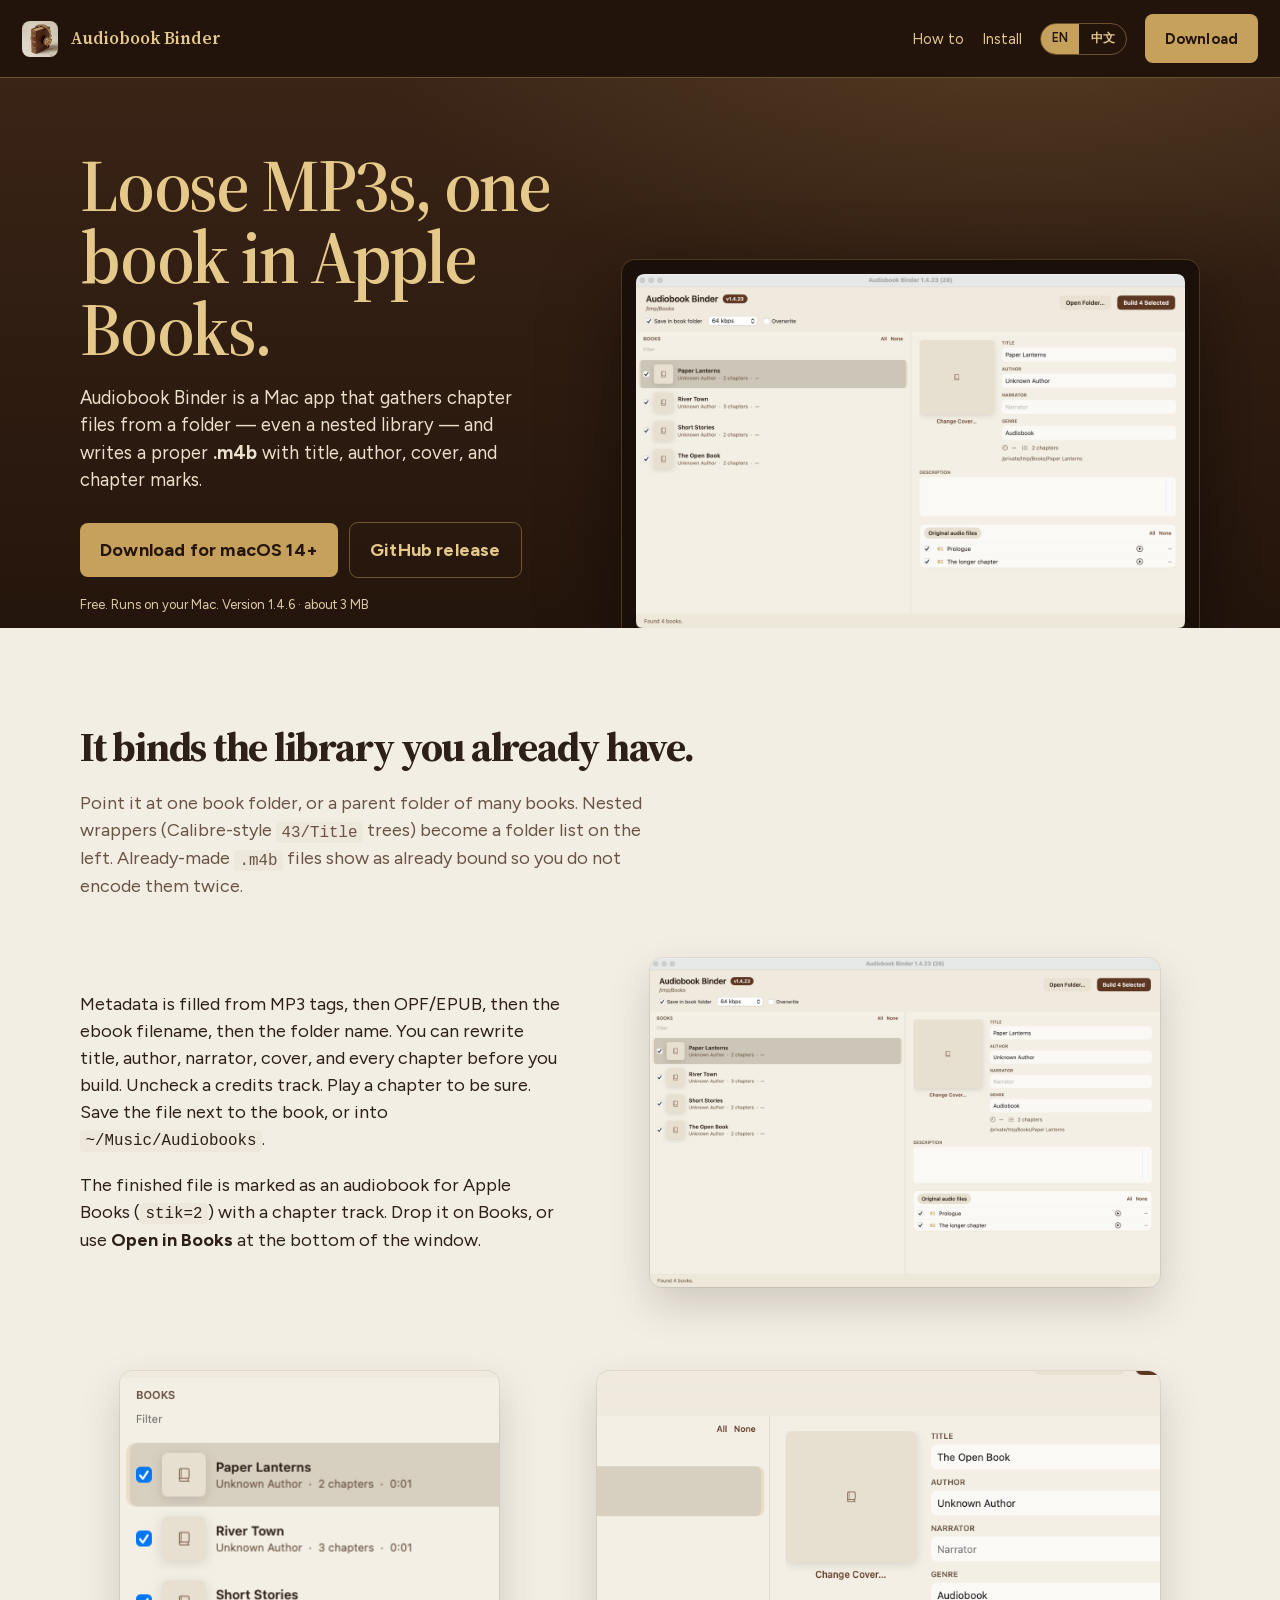
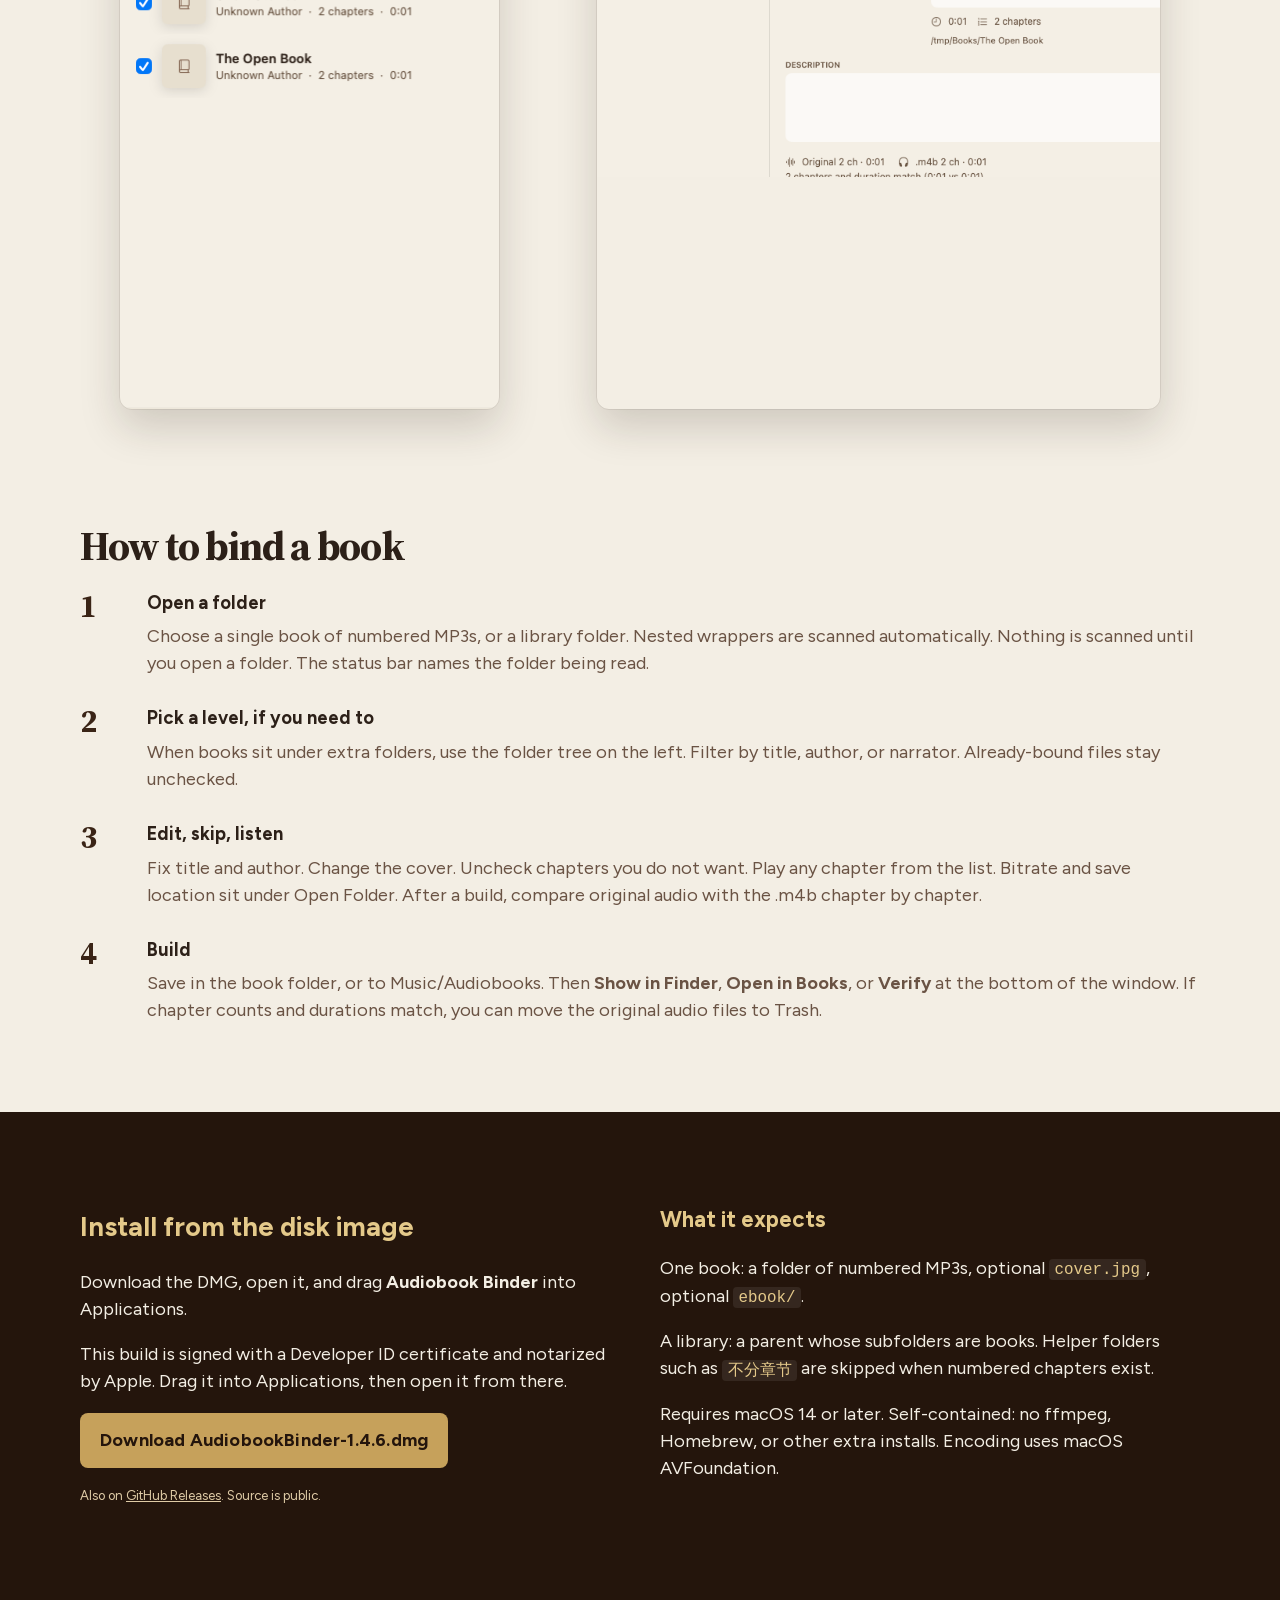
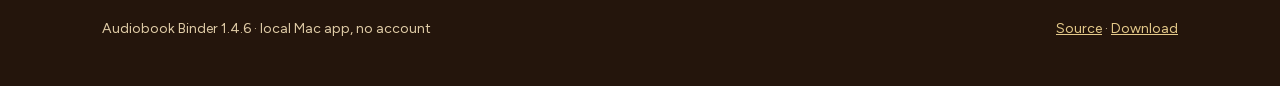
==== site/index.html @ 3b3cb099 "Point the site at a notarized Developer ID build and capture the 1.4.23 window. The public install c" ====
<!DOCTYPE html>
<html lang="en">
<head>
  <meta charset="utf-8">
  <meta name="viewport" content="width=device-width, initial-scale=1">
  <title>Audiobook Binder — MP3 chapters into Apple Books</title>
  <meta name="description" content="A macOS app that turns a folder of chapter MP3s into one Apple Books audiobook (.m4b) with title, author, cover, and chapter marks.">
  <link rel="icon" href="media/icon-256.png" type="image/png">
  <link rel="stylesheet" href="fonts.css">
  <style>
    :root {
      --leather: #3a2416;
      --leather-deep: #24150c;
      --gold: #c6a15b;
      --gold-soft: #e4c98a;
      --paper: #f3eee4;
      --paper-deep: #e6dccb;
      --ink: #2c2018;
      --ink-muted: #6a5344;
      --rule: rgba(198, 161, 91, 0.45);
    }
    * { box-sizing: border-box; }
    html { scroll-behavior: smooth; }
    body {
      margin: 0;
      color: var(--ink);
      background: var(--leather-deep);
      font-family: Figtree, system-ui, sans-serif;
      font-size: 18px;
      line-height: 1.5;
    }
    ::selection { background: var(--gold); color: var(--leather-deep); }
    a { color: inherit; }
    img, video { max-width: 100%; display: block; }
    .wrap { width: min(1120px, calc(100% - 40px)); margin-inline: auto; }
    nav {
      position: sticky; top: 0; z-index: 20;
      display: flex; align-items: center; justify-content: space-between;
      padding: 14px 22px;
      background: color-mix(in srgb, var(--leather-deep) 88%, transparent);
      backdrop-filter: blur(14px);
      border-bottom: 1px solid var(--rule);
    }
    nav .brand { display: flex; align-items: center; gap: 12px; text-decoration: none; color: var(--gold-soft); }
    nav .brand img { width: 36px; height: 36px; border-radius: 8px; }
    nav .brand span { font-family: "Source Serif 4", Georgia, serif; font-weight: 600; font-size: 1.05rem; }
    nav .links { display: flex; gap: 18px; align-items: center; font-size: 0.92rem; color: var(--gold-soft); }
    nav .links a { text-decoration: none; }
    nav .links a:hover { color: white; }
    .lang {
      display: inline-flex;
      border: 1px solid var(--rule);
      border-radius: 999px;
      overflow: hidden;
      font-size: 0.78rem;
      font-weight: 600;
      letter-spacing: 0.02em;
    }
    .lang button {
      appearance: none;
      border: 0;
      background: transparent;
      color: var(--gold-soft);
      padding: 0.35rem 0.7rem;
      cursor: pointer;
      font: inherit;
    }
    .lang button[aria-pressed="true"] {
      background: var(--gold);
      color: var(--leather-deep);
    }
    html[lang="zh-Hans"] body {
      font-family: Figtree, "PingFang SC", "Hiragino Sans GB", "Noto Sans SC", "Microsoft YaHei", sans-serif;
    }
    html[lang="zh-Hans"] h1,
    html[lang="zh-Hans"] h2,
    html[lang="zh-Hans"] h3,
    html[lang="zh-Hans"] nav .brand span,
    html[lang="zh-Hans"] ol.guide b {
      font-family: "Source Serif 4", "Songti SC", "Noto Serif SC", "STSong", serif;
    }
    html[lang="zh-Hans"] h1 { letter-spacing: 0; }
    html[lang="zh-Hans"] .lede { max-width: 28em; }
    .btn {
      display: inline-flex; align-items: center; justify-content: center;
      background: var(--gold); color: var(--leather-deep);
      text-decoration: none; font-weight: 700; letter-spacing: 0.01em;
      padding: 0.85rem 1.25rem; border-radius: 8px;
      border: 0;
    }
    .btn:hover { filter: brightness(1.06); }
    .btn.ghost {
      background: transparent; color: var(--gold-soft);
      outline: 1px solid var(--rule);
    }
    hero, .hero {
      background:
        radial-gradient(1200px 500px at 80% -10%, rgba(198,161,91,0.18), transparent 55%),
        linear-gradient(180deg, var(--leather) 0%, var(--leather-deep) 100%);
      color: var(--paper);
      padding: 72px 0 0;
      overflow: hidden;
    }
    .hero-grid {
      display: grid;
      grid-template-columns: minmax(0, 0.92fr) minmax(0, 1.08fr);
      gap: 48px;
      align-items: end;
    }
    h1 {
      font-family: "Source Serif 4", Georgia, serif;
      font-size: clamp(2.6rem, 6vw, 4.6rem);
      line-height: 0.98;
      font-weight: 600;
      letter-spacing: -0.03em;
      margin: 0 0 18px;
      color: var(--gold-soft);
    }
    .lede {
      font-size: 1.15rem;
      max-width: 38ch;
      color: color-mix(in srgb, var(--paper) 82%, var(--gold));
      margin: 0 0 28px;
    }
    .cta { display: flex; flex-wrap: wrap; gap: 12px; margin-bottom: 18px; }
    .fine { font-size: 0.82rem; color: color-mix(in srgb, var(--paper) 55%, var(--gold)); }
    .hero-frame {
      background: #1a0f09;
      border-radius: 14px 14px 0 0;
      padding: 14px 14px 0;
      box-shadow: 0 30px 80px rgba(0,0,0,0.45);
      border: 1px solid rgba(198,161,91,0.28);
      border-bottom: 0;
    }
    .hero-frame video, .hero-frame img {
      border-radius: 8px 8px 0 0;
      width: 100%;
      aspect-ratio: 1240 / 800;
      object-fit: cover;
      object-position: top left;
    }
    .paper {
      background: var(--paper);
      color: var(--ink);
      padding: 88px 0;
    }
    .paper h2 {
      font-family: "Source Serif 4", Georgia, serif;
      font-size: clamp(1.8rem, 3.4vw, 2.6rem);
      letter-spacing: -0.03em;
      margin: 0 0 12px;
    }
    .paper .intro { max-width: 52ch; color: var(--ink-muted); margin: 0 0 40px; }
    .split {
      display: grid;
      grid-template-columns: 0.9fr 1.1fr;
      gap: 48px;
      align-items: center;
    }
    .shot {
      border-radius: 12px;
      overflow: hidden;
      box-shadow: 0 18px 40px rgba(44,32,24,0.18);
      outline: 1px solid rgba(44,32,24,0.08);
    }
    ol.guide {
      list-style: none;
      padding: 0;
      margin: 0;
      display: flex;
      flex-direction: column;
      gap: 28px;
    }
    ol.guide li {
      display: grid;
      grid-template-columns: 3.2rem 1fr;
      gap: 16px;
    }
    ol.guide b {
      font-family: "Source Serif 4", Georgia, serif;
      font-size: 2rem;
      color: var(--leather);
      line-height: 1;
    }
    ol.guide h3 { margin: 0 0 6px; font-size: 1.15rem; }
    ol.guide p { margin: 0; color: var(--ink-muted); }
    .gallery {
      display: grid;
      grid-template-columns: 1fr 1.4fr;
      gap: 18px;
      margin-top: 48px;
    }
    .leather-band {
      background: var(--leather-deep);
      color: var(--paper);
      padding: 72px 0;
    }
    .leather-band h2 { color: var(--gold-soft); }
    .install {
      display: grid;
      grid-template-columns: 1fr 1fr;
      gap: 40px;
      align-items: start;
    }
    code, kbd {
      font-family: ui-monospace, SFMono-Regular, Menlo, monospace;
      font-size: 0.88em;
      background: color-mix(in srgb, var(--paper-deep) 70%, white);
      padding: 0.1em 0.35em;
      border-radius: 4px;
    }
    .leather-band code {
      background: rgba(255,255,255,0.08);
      color: var(--gold-soft);
    }
    footer {
      padding: 28px 22px 48px;
      color: color-mix(in srgb, var(--paper) 55%, var(--gold));
      font-size: 0.88rem;
      display: flex;
      justify-content: space-between;
      gap: 16px;
      flex-wrap: wrap;
    }
    footer a { color: var(--gold-soft); }
    @media (max-width: 860px) {
      .hero-grid, .split, .gallery, .install { grid-template-columns: 1fr; }
      nav .links span { display: none; }
      h1 { font-size: 2.5rem; }
      .hero { padding-top: 36px; }
    }
  </style>
</head>
<body>
  <!--
    THESIS: One bound audiobook from a pile of chapter files — refuse the SaaS feature-card landing.
    OWN-WORLD: Dark leather field, gold foil type, paper interiors, Source Serif 4 + Figtree, the real Mac window as the artifact.
    STORY: Visitor sees the app doing the job, believes it is a local Mac tool, downloads the DMG.
    FIRST VIEWPORT: Leather ground, gold title left, Download, real app video/screenshot rising from the right like a bound volume.
    FORM: Bindery catalog spread. Seed: inherited app materials (paper, leather, gold) from Audiobook Binder.
    FINISH: unreviewed and undocumented is unfinished; this build ends with the finish review, the verdict, DESIGN.md, and every shipping raster carrying its provenance
  -->
  <nav>
    <a class="brand" href="#">
      <img src="media/icon-256.png" alt="">
      <span>Audiobook Binder</span>
    </a>
    <div class="links">
      <a href="#how" data-i18n="nav.how">How to</a>
      <a href="#install" data-i18n="nav.install">Install</a>
      <div class="lang" role="group" aria-label="Language">
        <button type="button" data-lang="en" aria-pressed="true">EN</button>
        <button type="button" data-lang="zh-Hans" aria-pressed="false">中文</button>
      </div>
      <a class="btn" href="https://github.com/aitrail001/m4b/releases/download/v1.4.6/AudiobookBinder-1.4.6.dmg" data-i18n="nav.download">Download</a>
    </div>
  </nav>

  <header class="hero">
    <div class="wrap hero-grid">
      <div>
        <h1 data-i18n="hero.title">Loose MP3s, one book in Apple Books.</h1>
        <p class="lede" data-i18n-html="hero.lede">Audiobook Binder is a Mac app that gathers chapter files from a folder — even a nested library — and writes a proper <strong>.m4b</strong> with title, author, cover, and chapter marks.</p>
        <div class="cta">
          <a class="btn" href="https://github.com/aitrail001/m4b/releases/download/v1.4.6/AudiobookBinder-1.4.6.dmg" data-i18n="hero.download">Download for macOS 14+</a>
          <a class="btn ghost" href="https://github.com/aitrail001/m4b/releases/latest" data-i18n="hero.github">GitHub release</a>
        </div>
        <p class="fine" data-i18n-html="hero.fine">Free. Runs on your Mac. Version 1.4.6 · about 3&nbsp;MB</p>
      </div>
      <div class="hero-frame">
        <video autoplay muted loop playsinline poster="media/app-main.png" data-i18n-aria="hero.video">
          <source src="media/app-tour.mp4" type="video/mp4">
          <img src="media/app-main.png" data-i18n-alt="hero.shot">
        </video>
      </div>
    </div>
  </header>

  <section class="paper" id="what">
    <div class="wrap">
      <h2 data-i18n="what.title">It binds the library you already have.</h2>
      <p class="intro" data-i18n-html="what.intro">Point it at one book folder, or a parent folder of many books. Nested wrappers (Calibre-style <code>43/Title</code> trees) become a folder list on the left. Already-made <code>.m4b</code> files show as already bound so you do not encode them twice.</p>
      <div class="split">
        <div>
          <p data-i18n-html="what.p1">Metadata is filled from MP3 tags, then OPF/EPUB, then the ebook filename, then the folder name. You can rewrite title, author, narrator, cover, and every chapter before you build. Uncheck a credits track. Play a chapter to be sure. Save the file next to the book, or into <code>~/Music/Audiobooks</code>.</p>
          <p data-i18n-html="what.p2">The finished file is marked as an audiobook for Apple Books (<code>stik=2</code>) with a chapter track. Drop it on Books, or use <strong>Open in Books</strong> at the bottom of the window.</p>
        </div>
        <figure class="shot">
          <img src="media/app-main.png" data-i18n-alt="what.shot">
        </figure>
      </div>
      <div class="gallery">
        <figure class="shot">
          <img src="media/app-sidebar.png" data-i18n-alt="what.sidebar">
        </figure>
        <figure class="shot">
          <video autoplay muted loop playsinline poster="media/app-editor.png">
            <source src="media/app-pan.mp4" type="video/mp4">
          </video>
        </figure>
      </div>
    </div>
  </section>

  <section class="paper" id="how" style="padding-top:0">
    <div class="wrap">
      <h2 data-i18n="how.title">How to bind a book</h2>
      <ol class="guide">
        <li>
          <b>1</b>
          <div>
            <h3 data-i18n="how.1.title">Open a folder</h3>
            <p data-i18n="how.1.body">Choose a single book of numbered MP3s, or a library folder. Nested wrappers are scanned automatically. Nothing is scanned until you open a folder. The status bar names the folder being read.</p>
          </div>
        </li>
        <li>
          <b>2</b>
          <div>
            <h3 data-i18n="how.2.title">Pick a level, if you need to</h3>
            <p data-i18n="how.2.body">When books sit under extra folders, use the folder tree on the left. Filter by title, author, or narrator. Already-bound files stay unchecked.</p>
          </div>
        </li>
        <li>
          <b>3</b>
          <div>
            <h3 data-i18n="how.3.title">Edit, skip, listen</h3>
            <p data-i18n="how.3.body">Fix title and author. Change the cover. Uncheck chapters you do not want. Play any chapter from the list. Bitrate and save location sit under Open Folder. After a build, compare original audio with the .m4b chapter by chapter.</p>
          </div>
        </li>
        <li>
          <b>4</b>
          <div>
            <h3 data-i18n="how.4.title">Build</h3>
            <p data-i18n-html="how.4.body">Save in the book folder, or to Music/Audiobooks. Then <strong>Show in Finder</strong>, <strong>Open in Books</strong>, or <strong>Verify</strong> at the bottom of the window. If chapter counts and durations match, you can move the original audio files to Trash.</p>
          </div>
        </li>
      </ol>
    </div>
  </section>

  <section class="leather-band" id="install">
    <div class="wrap install">
      <div>
        <h2 data-i18n="install.title">Install from the disk image</h2>
        <p data-i18n-html="install.p1">Download the DMG, open it, and drag <strong>Audiobook Binder</strong> into Applications.</p>
        <p data-i18n-html="install.p2">This build is signed with a Developer ID certificate and notarized by Apple. Drag it into Applications, then open it from there.</p>
        <div class="cta">
          <a class="btn" href="https://github.com/aitrail001/m4b/releases/download/v1.4.6/AudiobookBinder-1.4.6.dmg" data-i18n="install.dmg">Download AudiobookBinder-1.4.6.dmg</a>
        </div>
        <p class="fine" data-i18n-html="install.fine">Also on <a href="https://github.com/aitrail001/m4b/releases/latest">GitHub Releases</a>. Source is public.</p>
      </div>
      <div>
        <h2 style="font-size:1.4rem" data-i18n="expect.title">What it expects</h2>
        <p data-i18n-html="expect.p1">One book: a folder of numbered MP3s, optional <code>cover.jpg</code>, optional <code>ebook/</code>.</p>
        <p data-i18n-html="expect.p2">A library: a parent whose subfolders are books. Helper folders such as <code>不分章节</code> are skipped when numbered chapters exist.</p>
        <p data-i18n="expect.p3">Requires macOS 14 or later. Self-contained: no ffmpeg, Homebrew, or other extra installs. Encoding uses macOS AVFoundation.</p>
      </div>
    </div>
  </section>

  <footer class="wrap">
    <span data-i18n="footer.left">Audiobook Binder 1.4.6 · local Mac app, no account</span>
    <span><a href="https://github.com/aitrail001/m4b" data-i18n="footer.source">Source</a> · <a href="https://github.com/aitrail001/m4b/releases/download/v1.4.6/AudiobookBinder-1.4.6.dmg" data-i18n="nav.download">Download</a></span>
  </footer>
  <script>
    // Public download version. Keep in lockstep with GitHub Releases.
    // Change only on an explicit release. Download hrefs go to GitHub, not Pages.
    const PUBLIC_VERSION = "1.4.6";
    const copy = {
      "zh-Hans": {
        "meta.title": "Audiobook Binder — 把分章 MP3 合成 Apple Books 有声书",
        "meta.description": "一款 Mac 应用：把文件夹里的分章 MP3 合成为带书名、作者、封面和章节标记的 Apple Books 有声书（.m4b）。",
        "nav.how": "用法",
        "nav.install": "安装",
        "nav.download": "下载",
        "hero.title": "一堆 MP3，一本 Apple Books 有声书。",
        "hero.lede": "Audiobook Binder 是一款 Mac 应用，会从文件夹（包括多层书库）收集分章音频，写成带<strong>书名、作者、封面和章节</strong>的 <strong>.m4b</strong>。",
        "hero.download": "下载（macOS 14+）",
        "hero.github": "GitHub 发布页",
        "hero.fine": "免费，在本机运行。版本 {v} · 约 3&nbsp;MB",
        "hero.video": "Audiobook Binder 窗口",
        "hero.shot": "Audiobook Binder：书库列表与选中书籍封面",
        "what.title": "你现有的书库，直接拿来装订。",
        "what.intro": "指向一本有编号 MP3 的书文件夹，或包含多本书的父文件夹。嵌套包装目录（如 Calibre 的 <code>43/书名</code>）会显示在左侧文件夹树。已经生成的 <code>.m4b</code> 会标成「已是有声书」，不会重复编码。",
        "what.p1": "元数据按顺序取自：MP3 标签 → OPF/EPUB → 电子书文件名 → 文件夹名。装订前可改书名、作者、演播、封面和每一章。不想要的片尾可取消勾选，也能试听某一章。成品可保存在书文件夹旁，或写入 <code>~/Music/Audiobooks</code>。",
        "what.p2": "生成的文件会标成 Apple Books 有声书（<code>stik=2</code>），并带章节轨。拖到图书 App，或用窗口底部的「在图书中打开」。",
        "what.shot": "带封面、勾选框和元数据的书库列表",
        "what.sidebar": "带封面、时长和「已是有声书」标记的书籍列表",
        "how.title": "如何装订一本书",
        "how.1.title": "打开文件夹",
        "how.1.body": "选择一本编号 MP3 的书，或整个书库文件夹。嵌套目录会自动扫描。在你主动打开文件夹之前，应用不会扫描。扫描时状态栏会显示正在读取的目录。",
        "how.2.title": "需要时选一层目录",
        "how.2.body": "书在更深层时，用左侧文件夹树选择范围。可按书名、作者、演播筛选。已经是有声书的项目默认不勾选。",
        "how.3.title": "编辑、跳过、试听",
        "how.3.body": "改书名和作者，换封面，取消不想要的章节，并从列表试听。码率和保存位置在「打开文件夹」下方。生成后可逐章对照原始音频和 .m4b。",
        "how.4.title": "生成",
        "how.4.body": "保存在书文件夹，或保存到「音乐/Audiobooks」。然后用窗口底部的<strong>在访达中显示</strong>、<strong>在图书中打开</strong>或<strong>校验</strong>。若章节数和时长都一致，可以把原来的音频移到废纸篓。",
        "install.title": "从磁盘映像安装",
        "install.p1": "下载 DMG，打开后把 <strong>Audiobook Binder</strong> 拖进「应用程序」。",
        "install.p2": "当前版本已用 Developer ID 签名，并由 Apple 公证。把它拖进「应用程序」后，从那里打开即可。",
        "install.dmg": "下载 AudiobookBinder-{v}.dmg",
        "install.fine": "也可在 <a href=\"https://github.com/aitrail001/m4b/releases/latest\">GitHub Releases</a> 下载。源码公开。",
        "expect.title": "它需要什么样的文件夹",
        "expect.p1": "一本书：一叠编号 MP3，可选 <code>cover.jpg</code>，可选 <code>ebook/</code>。",
        "expect.p2": "一个书库：父文件夹下每本书一个子文件夹。已有编号章节时，会跳过 <code>不分章节</code> 这类辅助目录。",
        "expect.p3": "需要 macOS 14 或更高版本。独立运行：不需要 ffmpeg、Homebrew 或其他额外安装。编码使用 macOS AVFoundation。",
        "footer.left": "Audiobook Binder {v} · 本机 Mac 应用，无需账号",
        "footer.source": "源码"
      }
    };

    function englishFromDom() {
      const t = {
        "meta.title": document.title,
        "meta.description": document.querySelector('meta[name="description"]')?.getAttribute("content") || ""
      };
      document.querySelectorAll("[data-i18n]").forEach((el) => {
        t[el.getAttribute("data-i18n")] = el.textContent;
      });
      document.querySelectorAll("[data-i18n-html]").forEach((el) => {
        t[el.getAttribute("data-i18n-html")] = el.innerHTML;
      });
      document.querySelectorAll("[data-i18n-alt]").forEach((el) => {
        t[el.getAttribute("data-i18n-alt")] = el.getAttribute("alt") || "";
      });
      document.querySelectorAll("[data-i18n-aria]").forEach((el) => {
        t[el.getAttribute("data-i18n-aria")] = el.getAttribute("aria-label") || "";
      });
      return t;
    }
    copy.en = englishFromDom();

    function withVersion(s) {
      return String(s).replaceAll("{v}", PUBLIC_VERSION);
    }

    function apply(lang) {
      const table = copy[lang] || copy.en;
      document.documentElement.lang = lang === "zh-Hans" ? "zh-Hans" : "en";
      document.title = withVersion(table["meta.title"]);
      const desc = document.querySelector('meta[name="description"]');
      if (desc) desc.setAttribute("content", withVersion(table["meta.description"]));
      document.querySelectorAll("[data-i18n]").forEach((el) => {
        const key = el.getAttribute("data-i18n");
        if (table[key] != null) el.textContent = withVersion(table[key]);
      });
      document.querySelectorAll("[data-i18n-html]").forEach((el) => {
        const key = el.getAttribute("data-i18n-html");
        if (table[key] != null) el.innerHTML = withVersion(table[key]);
      });
      document.querySelectorAll("[data-i18n-alt]").forEach((el) => {
        const key = el.getAttribute("data-i18n-alt");
        if (table[key] != null) el.setAttribute("alt", withVersion(table[key]));
      });
      document.querySelectorAll("[data-i18n-aria]").forEach((el) => {
        const key = el.getAttribute("data-i18n-aria");
        if (table[key] != null) el.setAttribute("aria-label", withVersion(table[key]));
      });
      document.querySelectorAll(".lang button").forEach((btn) => {
        btn.setAttribute("aria-pressed", btn.getAttribute("data-lang") === lang ? "true" : "false");
      });
      try { localStorage.setItem("ab-lang", lang); } catch (_) {}
      const dmg = "https://github.com/aitrail001/m4b/releases/download/v"
        + PUBLIC_VERSION + "/AudiobookBinder-" + PUBLIC_VERSION + ".dmg";
      document.querySelectorAll('a[href$=".dmg"]').forEach((a) => {
        a.setAttribute("href", dmg);
      });
    }

    function initialLang() {
      try {
        const saved = localStorage.getItem("ab-lang");
        if (saved === "zh-Hans" || saved === "en") return saved;
      } catch (_) {}
      const nav = (navigator.language || "").toLowerCase();
      return nav.startsWith("zh") ? "zh-Hans" : "en";
    }

    document.querySelectorAll(".lang button").forEach((btn) => {
      btn.addEventListener("click", () => apply(btn.getAttribute("data-lang")));
    });
    apply(initialLang());
  </script>
</body>
</html>
---- site/fonts.css ----
/* latin-ext */
@font-face {
  font-family: 'Figtree';
  font-style: normal;
  font-weight: 400;
  font-display: swap;
  src: url(./fonts/f1.woff2) format('woff2');
  unicode-range: U+0100-02BA, U+02BD-02C5, U+02C7-02CC, U+02CE-02D7, U+02DD-02FF, U+0304, U+0308, U+0329, U+1D00-1DBF, U+1E00-1E9F, U+1EF2-1EFF, U+2020, U+20A0-20AB, U+20AD-20C0, U+2113, U+2C60-2C7F, U+A720-A7FF;
}
/* latin */
@font-face {
  font-family: 'Figtree';
  font-style: normal;
  font-weight: 400;
  font-display: swap;
  src: url(./fonts/f2.woff2) format('woff2');
  unicode-range: U+0000-00FF, U+0131, U+0152-0153, U+02BB-02BC, U+02C6, U+02DA, U+02DC, U+0304, U+0308, U+0329, U+2000-206F, U+20AC, U+2122, U+2191, U+2193, U+2212, U+2215, U+FEFF, U+FFFD;
}
/* latin-ext */
@font-face {
  font-family: 'Figtree';
  font-style: normal;
  font-weight: 500;
  font-display: swap;
  src: url(./fonts/f1.woff2) format('woff2');
  unicode-range: U+0100-02BA, U+02BD-02C5, U+02C7-02CC, U+02CE-02D7, U+02DD-02FF, U+0304, U+0308, U+0329, U+1D00-1DBF, U+1E00-1E9F, U+1EF2-1EFF, U+2020, U+20A0-20AB, U+20AD-20C0, U+2113, U+2C60-2C7F, U+A720-A7FF;
}
/* latin */
@font-face {
  font-family: 'Figtree';
  font-style: normal;
  font-weight: 500;
  font-display: swap;
  src: url(./fonts/f2.woff2) format('woff2');
  unicode-range: U+0000-00FF, U+0131, U+0152-0153, U+02BB-02BC, U+02C6, U+02DA, U+02DC, U+0304, U+0308, U+0329, U+2000-206F, U+20AC, U+2122, U+2191, U+2193, U+2212, U+2215, U+FEFF, U+FFFD;
}
/* latin-ext */
@font-face {
  font-family: 'Figtree';
  font-style: normal;
  font-weight: 600;
  font-display: swap;
  src: url(./fonts/f1.woff2) format('woff2');
  unicode-range: U+0100-02BA, U+02BD-02C5, U+02C7-02CC, U+02CE-02D7, U+02DD-02FF, U+0304, U+0308, U+0329, U+1D00-1DBF, U+1E00-1E9F, U+1EF2-1EFF, U+2020, U+20A0-20AB, U+20AD-20C0, U+2113, U+2C60-2C7F, U+A720-A7FF;
}
/* latin */
@font-face {
  font-family: 'Figtree';
  font-style: normal;
  font-weight: 600;
  font-display: swap;
  src: url(./fonts/f2.woff2) format('woff2');
  unicode-range: U+0000-00FF, U+0131, U+0152-0153, U+02BB-02BC, U+02C6, U+02DA, U+02DC, U+0304, U+0308, U+0329, U+2000-206F, U+20AC, U+2122, U+2191, U+2193, U+2212, U+2215, U+FEFF, U+FFFD;
}
/* latin-ext */
@font-face {
  font-family: 'Figtree';
  font-style: normal;
  font-weight: 700;
  font-display: swap;
  src: url(./fonts/f1.woff2) format('woff2');
  unicode-range: U+0100-02BA, U+02BD-02C5, U+02C7-02CC, U+02CE-02D7, U+02DD-02FF, U+0304, U+0308, U+0329, U+1D00-1DBF, U+1E00-1E9F, U+1EF2-1EFF, U+2020, U+20A0-20AB, U+20AD-20C0, U+2113, U+2C60-2C7F, U+A720-A7FF;
}
/* latin */
@font-face {
  font-family: 'Figtree';
  font-style: normal;
  font-weight: 700;
  font-display: swap;
  src: url(./fonts/f2.woff2) format('woff2');
  unicode-range: U+0000-00FF, U+0131, U+0152-0153, U+02BB-02BC, U+02C6, U+02DA, U+02DC, U+0304, U+0308, U+0329, U+2000-206F, U+20AC, U+2122, U+2191, U+2193, U+2212, U+2215, U+FEFF, U+FFFD;
}
/* cyrillic-ext */
@font-face {
  font-family: 'Source Serif 4';
  font-style: normal;
  font-weight: 600;
  font-display: swap;
  src: url(./fonts/f3.woff2) format('woff2');
  unicode-range: U+0460-052F, U+1C80-1C8A, U+20B4, U+2DE0-2DFF, U+A640-A69F, U+FE2E-FE2F;
}
/* cyrillic */
@font-face {
  font-family: 'Source Serif 4';
  font-style: normal;
  font-weight: 600;
  font-display: swap;
  src: url(./fonts/f4.woff2) format('woff2');
  unicode-range: U+0301, U+0400-045F, U+0490-0491, U+04B0-04B1, U+2116;
}
/* greek */
@font-face {
  font-family: 'Source Serif 4';
  font-style: normal;
  font-weight: 600;
  font-display: swap;
  src: url(./fonts/f5.woff2) format('woff2');
  unicode-range: U+0370-0377, U+037A-037F, U+0384-038A, U+038C, U+038E-03A1, U+03A3-03FF;
}
/* vietnamese */
@font-face {
  font-family: 'Source Serif 4';
  font-style: normal;
  font-weight: 600;
  font-display: swap;
  src: url(./fonts/f6.woff2) format('woff2');
  unicode-range: U+0102-0103, U+0110-0111, U+0128-0129, U+0168-0169, U+01A0-01A1, U+01AF-01B0, U+0300-0301, U+0303-0304, U+0308-0309, U+0323, U+0329, U+1EA0-1EF9, U+20AB;
}
/* latin-ext */
@font-face {
  font-family: 'Source Serif 4';
  font-style: normal;
  font-weight: 600;
  font-display: swap;
  src: url(./fonts/f7.woff2) format('woff2');
  unicode-range: U+0100-02BA, U+02BD-02C5, U+02C7-02CC, U+02CE-02D7, U+02DD-02FF, U+0304, U+0308, U+0329, U+1D00-1DBF, U+1E00-1E9F, U+1EF2-1EFF, U+2020, U+20A0-20AB, U+20AD-20C0, U+2113, U+2C60-2C7F, U+A720-A7FF;
}
/* latin */
@font-face {
  font-family: 'Source Serif 4';
  font-style: normal;
  font-weight: 600;
  font-display: swap;
  src: url(./fonts/f8.woff2) format('woff2');
  unicode-range: U+0000-00FF, U+0131, U+0152-0153, U+02BB-02BC, U+02C6, U+02DA, U+02DC, U+0304, U+0308, U+0329, U+2000-206F, U+20AC, U+2122, U+2191, U+2193, U+2212, U+2215, U+FEFF, U+FFFD;
}
/* cyrillic-ext */
@font-face {
  font-family: 'Source Serif 4';
  font-style: normal;
  font-weight: 700;
  font-display: swap;
  src: url(./fonts/f3.woff2) format('woff2');
  unicode-range: U+0460-052F, U+1C80-1C8A, U+20B4, U+2DE0-2DFF, U+A640-A69F, U+FE2E-FE2F;
}
/* cyrillic */
@font-face {
  font-family: 'Source Serif 4';
  font-style: normal;
  font-weight: 700;
  font-display: swap;
  src: url(./fonts/f4.woff2) format('woff2');
  unicode-range: U+0301, U+0400-045F, U+0490-0491, U+04B0-04B1, U+2116;
}
/* greek */
@font-face {
  font-family: 'Source Serif 4';
  font-style: normal;
  font-weight: 700;
  font-display: swap;
  src: url(./fonts/f5.woff2) format('woff2');
  unicode-range: U+0370-0377, U+037A-037F, U+0384-038A, U+038C, U+038E-03A1, U+03A3-03FF;
}
/* vietnamese */
@font-face {
  font-family: 'Source Serif 4';
  font-style: normal;
  font-weight: 700;
  font-display: swap;
  src: url(./fonts/f6.woff2) format('woff2');
  unicode-range: U+0102-0103, U+0110-0111, U+0128-0129, U+0168-0169, U+01A0-01A1, U+01AF-01B0, U+0300-0301, U+0303-0304, U+0308-0309, U+0323, U+0329, U+1EA0-1EF9, U+20AB;
}
/* latin-ext */
@font-face {
  font-family: 'Source Serif 4';
  font-style: normal;
  font-weight: 700;
  font-display: swap;
  src: url(./fonts/f7.woff2) format('woff2');
  unicode-range: U+0100-02BA, U+02BD-02C5, U+02C7-02CC, U+02CE-02D7, U+02DD-02FF, U+0304, U+0308, U+0329, U+1D00-1DBF, U+1E00-1E9F, U+1EF2-1EFF, U+2020, U+20A0-20AB, U+20AD-20C0, U+2113, U+2C60-2C7F, U+A720-A7FF;
}
/* latin */
@font-face {
  font-family: 'Source Serif 4';
  font-style: normal;
  font-weight: 700;
  font-display: swap;
  src: url(./fonts/f8.woff2) format('woff2');
  unicode-range: U+0000-00FF, U+0131, U+0152-0153, U+02BB-02BC, U+02C6, U+02DA, U+02DC, U+0304, U+0308, U+0329, U+2000-206F, U+20AC, U+2122, U+2191, U+2193, U+2212, U+2215, U+FEFF, U+FFFD;
}
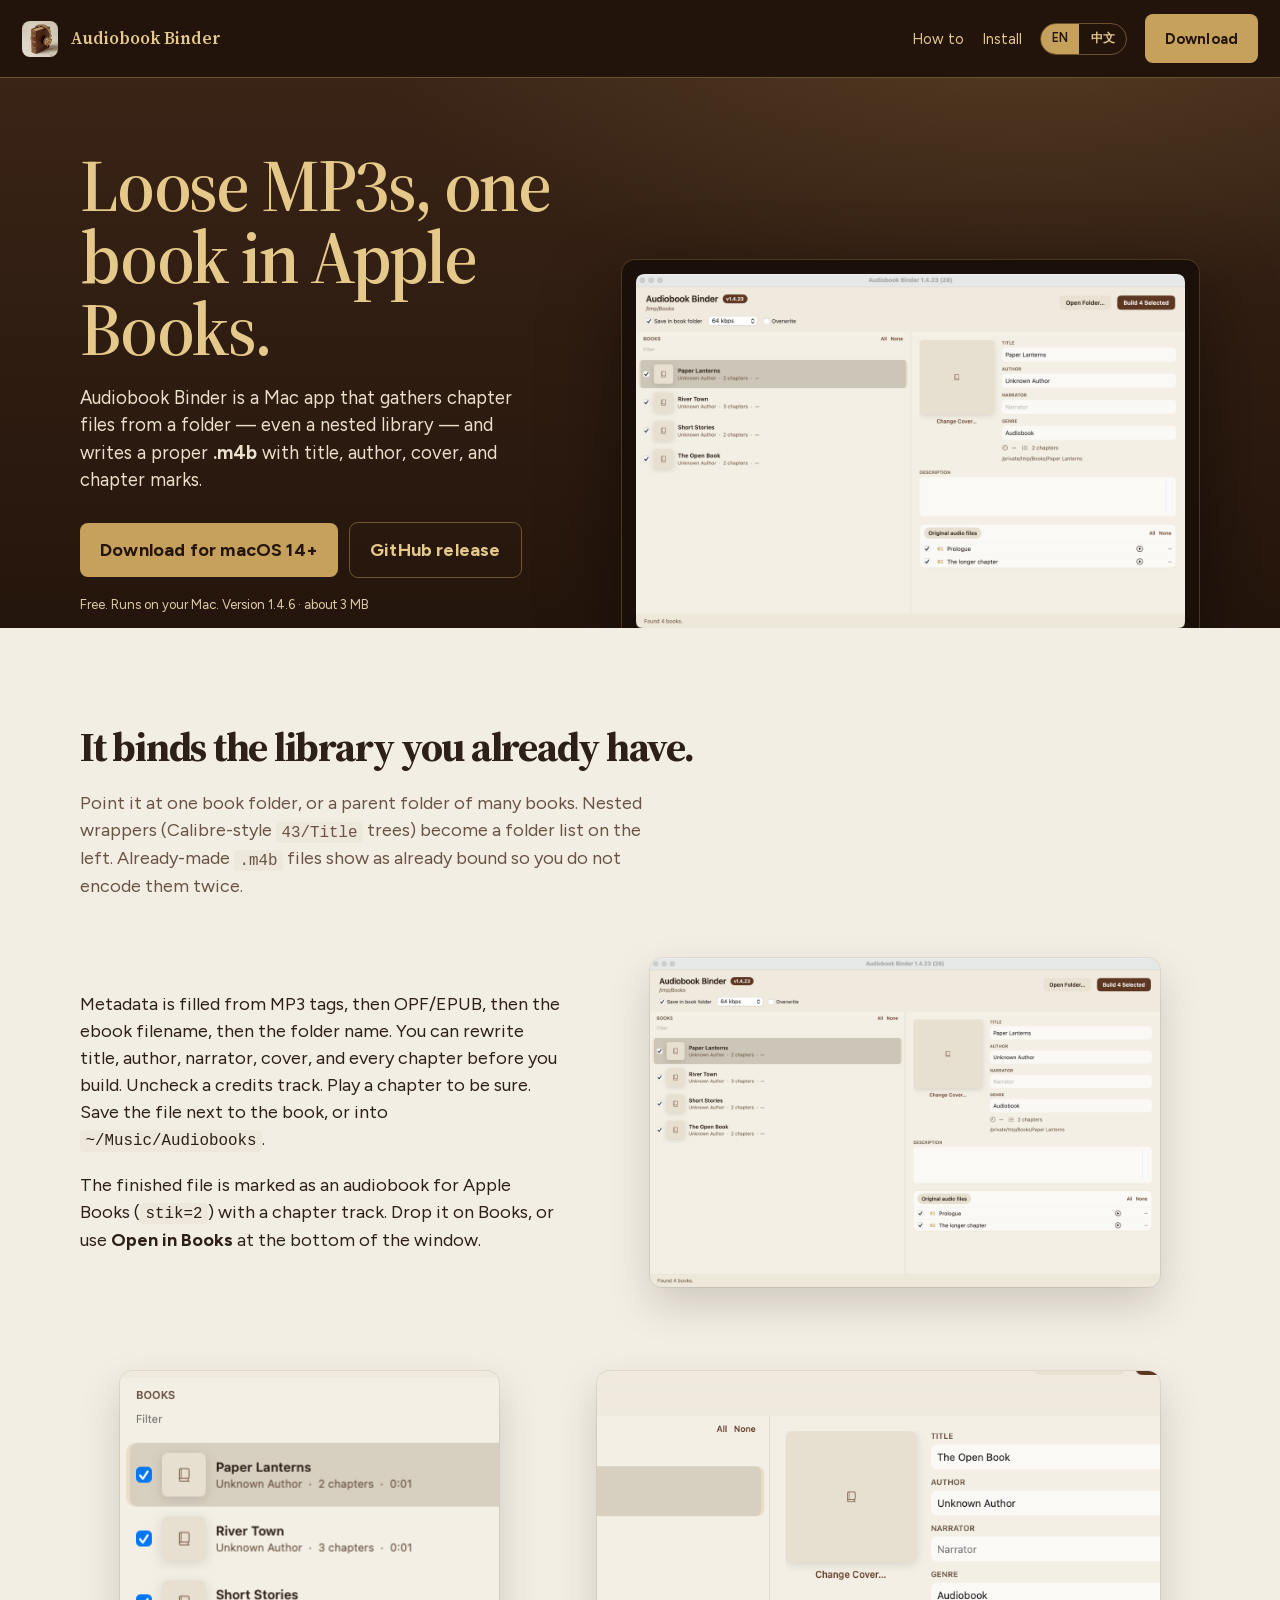
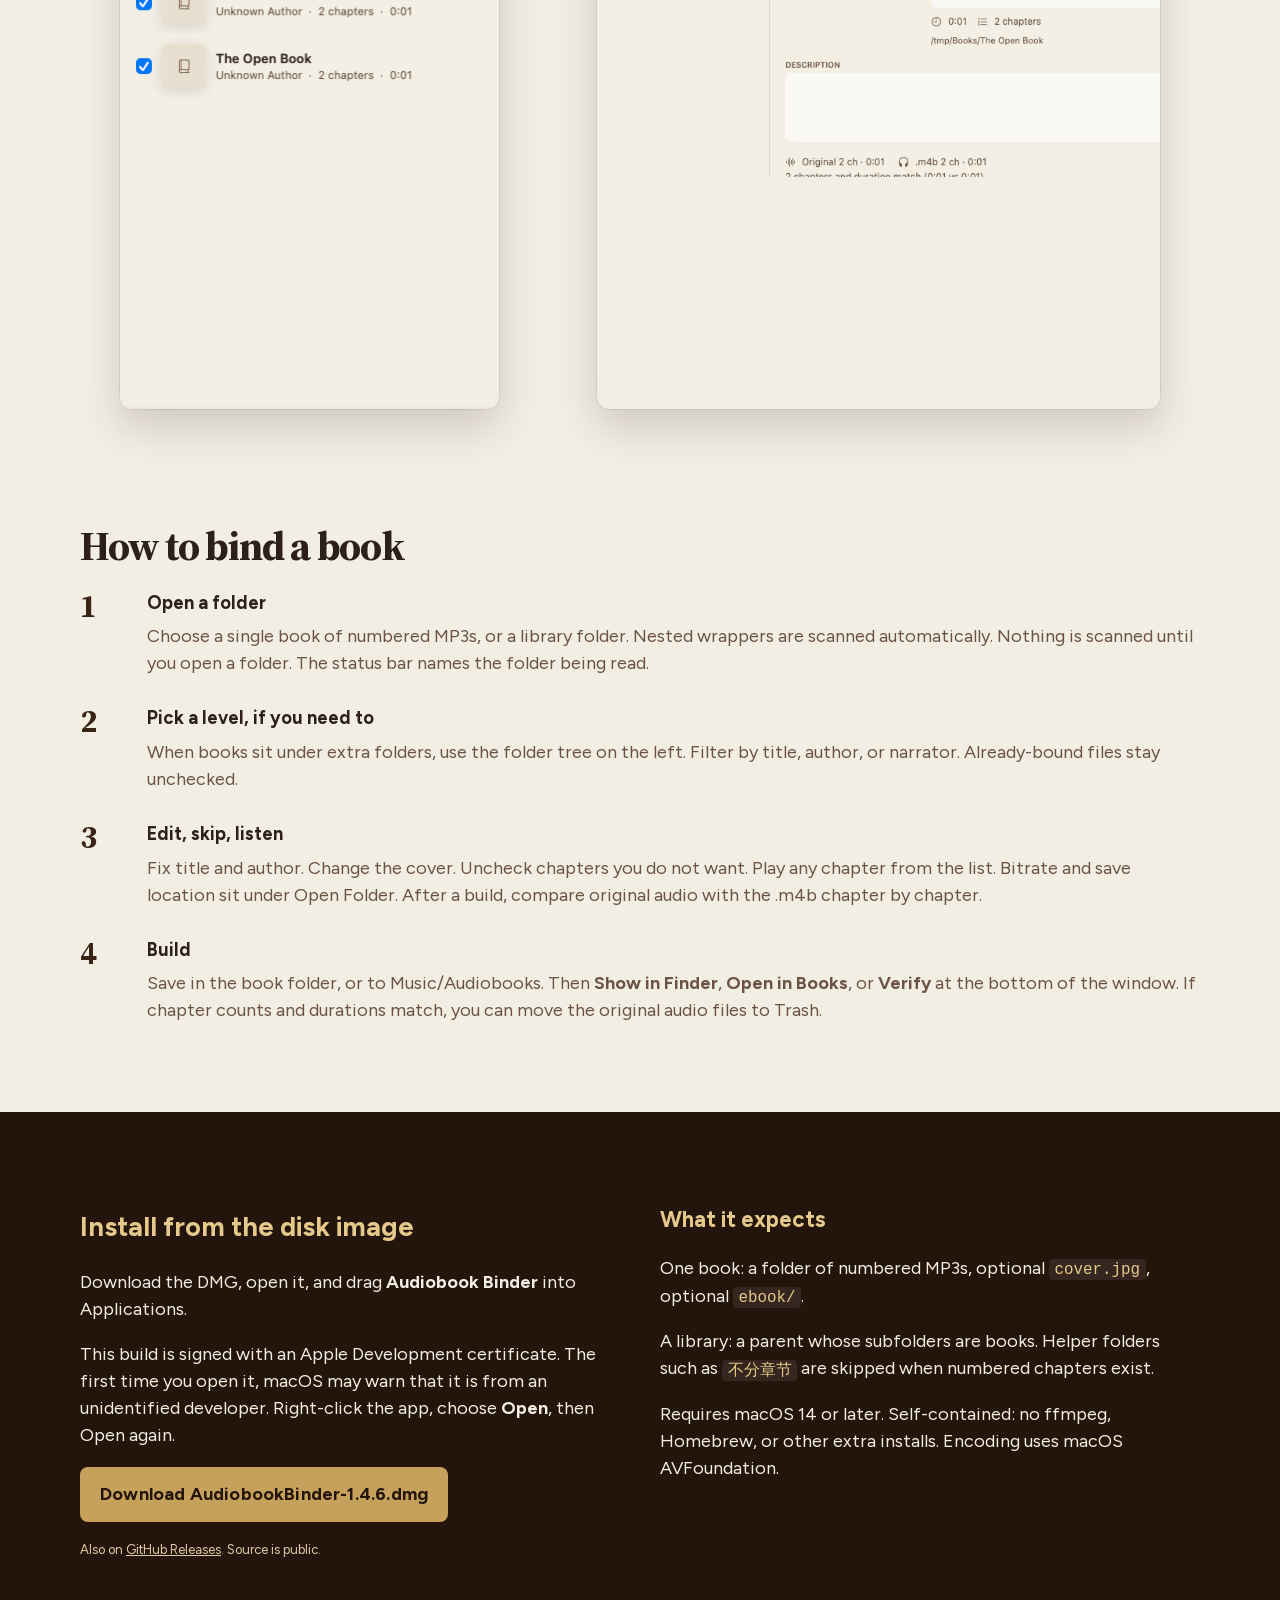
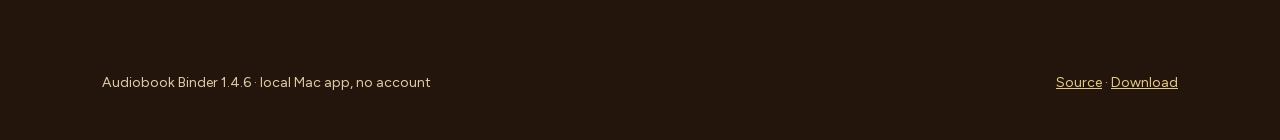
==== commit 48553f88: "Restore the Development-certificate Gatekeeper install note. This public build is signed with the Ap" ====
--- a/site/index.html
+++ b/site/index.html
@@ -343,7 +343,7 @@
       <div>
         <h2 data-i18n="install.title">Install from the disk image</h2>
         <p data-i18n-html="install.p1">Download the DMG, open it, and drag <strong>Audiobook Binder</strong> into Applications.</p>
-        <p data-i18n-html="install.p2">This build is signed with a Developer ID certificate and notarized by Apple. Drag it into Applications, then open it from there.</p>
+        <p data-i18n-html="install.p2">This build is signed with an Apple Development certificate. The first time you open it, macOS may warn that it is from an unidentified developer. Right-click the app, choose <strong>Open</strong>, then Open again.</p>
         <div class="cta">
           <a class="btn" href="https://github.com/aitrail001/m4b/releases/download/v1.4.6/AudiobookBinder-1.4.6.dmg" data-i18n="install.dmg">Download AudiobookBinder-1.4.6.dmg</a>
         </div>
@@ -397,7 +397,7 @@
         "how.4.body": "保存在书文件夹，或保存到「音乐/Audiobooks」。然后用窗口底部的<strong>在访达中显示</strong>、<strong>在图书中打开</strong>或<strong>校验</strong>。若章节数和时长都一致，可以把原来的音频移到废纸篓。",
         "install.title": "从磁盘映像安装",
         "install.p1": "下载 DMG，打开后把 <strong>Audiobook Binder</strong> 拖进「应用程序」。",
-        "install.p2": "当前版本已用 Developer ID 签名，并由 Apple 公证。把它拖进「应用程序」后，从那里打开即可。",
+        "install.p2": "当前版本用 Apple Development 证书签名。第一次打开时，macOS 可能提示来自身份不明的开发者。请按住 Control 点按应用，选择<strong>打开</strong>，再确认打开。",
         "install.dmg": "下载 AudiobookBinder-{v}.dmg",
         "install.fine": "也可在 <a href=\"https://github.com/aitrail001/m4b/releases/latest\">GitHub Releases</a> 下载。源码公开。",
         "expect.title": "它需要什么样的文件夹",
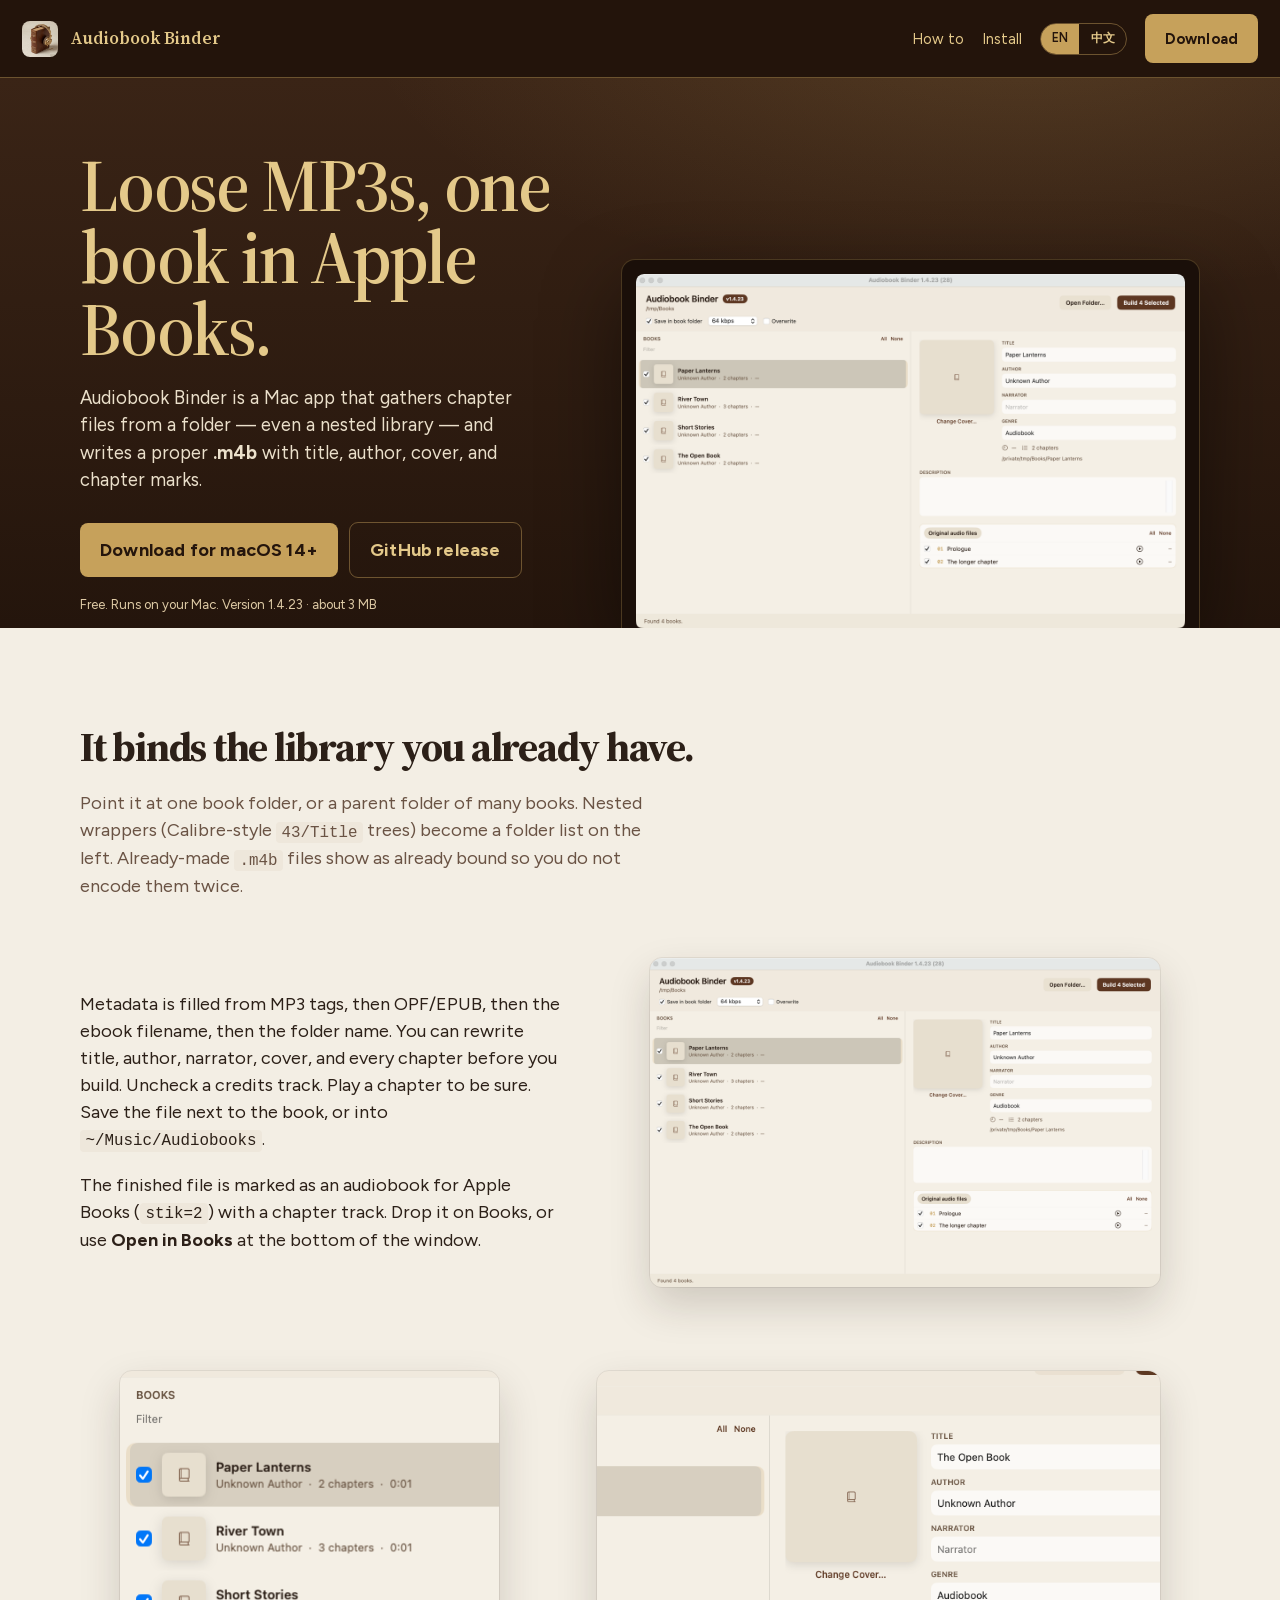
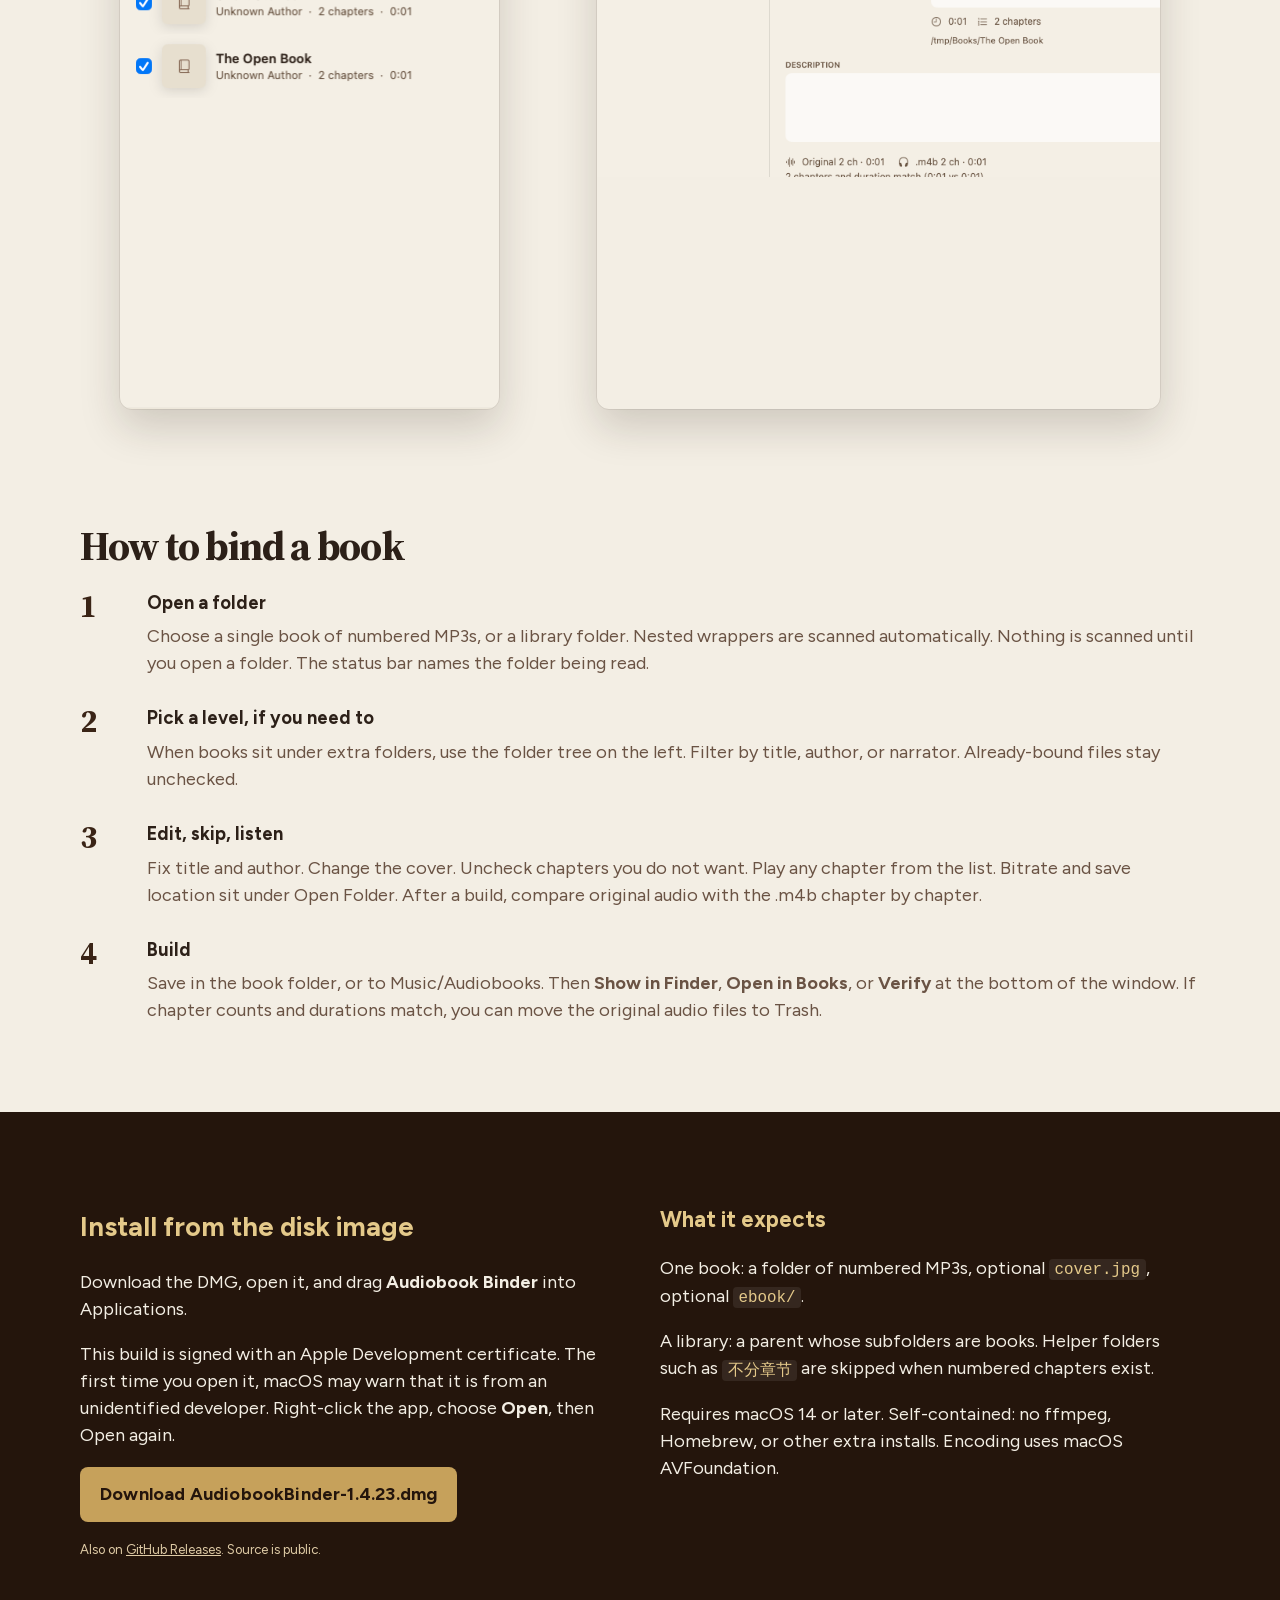
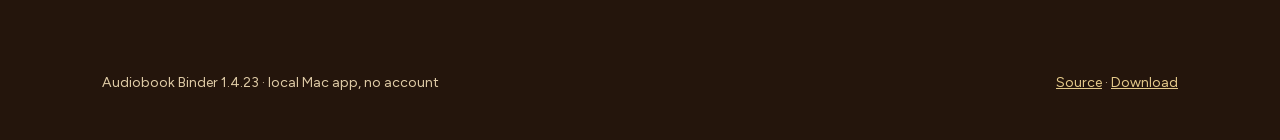
==== commit 0d1290aa: "Point the public site download at GitHub v1.4.23. The website version and redirects need to stay in " ====
--- a/site/index.html
+++ b/site/index.html
@@ -252,7 +252,7 @@
         <button type="button" data-lang="en" aria-pressed="true">EN</button>
         <button type="button" data-lang="zh-Hans" aria-pressed="false">中文</button>
       </div>
-      <a class="btn" href="https://github.com/aitrail001/m4b/releases/download/v1.4.6/AudiobookBinder-1.4.6.dmg" data-i18n="nav.download">Download</a>
+      <a class="btn" href="https://github.com/aitrail001/m4b/releases/download/v1.4.23/AudiobookBinder-1.4.23.dmg" data-i18n="nav.download">Download</a>
     </div>
   </nav>
 
@@ -262,10 +262,10 @@
         <h1 data-i18n="hero.title">Loose MP3s, one book in Apple Books.</h1>
         <p class="lede" data-i18n-html="hero.lede">Audiobook Binder is a Mac app that gathers chapter files from a folder — even a nested library — and writes a proper <strong>.m4b</strong> with title, author, cover, and chapter marks.</p>
         <div class="cta">
-          <a class="btn" href="https://github.com/aitrail001/m4b/releases/download/v1.4.6/AudiobookBinder-1.4.6.dmg" data-i18n="hero.download">Download for macOS 14+</a>
+          <a class="btn" href="https://github.com/aitrail001/m4b/releases/download/v1.4.23/AudiobookBinder-1.4.23.dmg" data-i18n="hero.download">Download for macOS 14+</a>
           <a class="btn ghost" href="https://github.com/aitrail001/m4b/releases/latest" data-i18n="hero.github">GitHub release</a>
         </div>
-        <p class="fine" data-i18n-html="hero.fine">Free. Runs on your Mac. Version 1.4.6 · about 3&nbsp;MB</p>
+        <p class="fine" data-i18n-html="hero.fine">Free. Runs on your Mac. Version 1.4.23 · about 3&nbsp;MB</p>
       </div>
       <div class="hero-frame">
         <video autoplay muted loop playsinline poster="media/app-main.png" data-i18n-aria="hero.video">
@@ -345,7 +345,7 @@
         <p data-i18n-html="install.p1">Download the DMG, open it, and drag <strong>Audiobook Binder</strong> into Applications.</p>
         <p data-i18n-html="install.p2">This build is signed with an Apple Development certificate. The first time you open it, macOS may warn that it is from an unidentified developer. Right-click the app, choose <strong>Open</strong>, then Open again.</p>
         <div class="cta">
-          <a class="btn" href="https://github.com/aitrail001/m4b/releases/download/v1.4.6/AudiobookBinder-1.4.6.dmg" data-i18n="install.dmg">Download AudiobookBinder-1.4.6.dmg</a>
+          <a class="btn" href="https://github.com/aitrail001/m4b/releases/download/v1.4.23/AudiobookBinder-1.4.23.dmg" data-i18n="install.dmg">Download AudiobookBinder-1.4.23.dmg</a>
         </div>
         <p class="fine" data-i18n-html="install.fine">Also on <a href="https://github.com/aitrail001/m4b/releases/latest">GitHub Releases</a>. Source is public.</p>
       </div>
@@ -359,13 +359,13 @@
   </section>
 
   <footer class="wrap">
-    <span data-i18n="footer.left">Audiobook Binder 1.4.6 · local Mac app, no account</span>
-    <span><a href="https://github.com/aitrail001/m4b" data-i18n="footer.source">Source</a> · <a href="https://github.com/aitrail001/m4b/releases/download/v1.4.6/AudiobookBinder-1.4.6.dmg" data-i18n="nav.download">Download</a></span>
+    <span data-i18n="footer.left">Audiobook Binder 1.4.23 · local Mac app, no account</span>
+    <span><a href="https://github.com/aitrail001/m4b" data-i18n="footer.source">Source</a> · <a href="https://github.com/aitrail001/m4b/releases/download/v1.4.23/AudiobookBinder-1.4.23.dmg" data-i18n="nav.download">Download</a></span>
   </footer>
   <script>
     // Public download version. Keep in lockstep with GitHub Releases.
     // Change only on an explicit release. Download hrefs go to GitHub, not Pages.
-    const PUBLIC_VERSION = "1.4.6";
+    const PUBLIC_VERSION = "1.4.23";
     const copy = {
       "zh-Hans": {
         "meta.title": "Audiobook Binder — 把分章 MP3 合成 Apple Books 有声书",
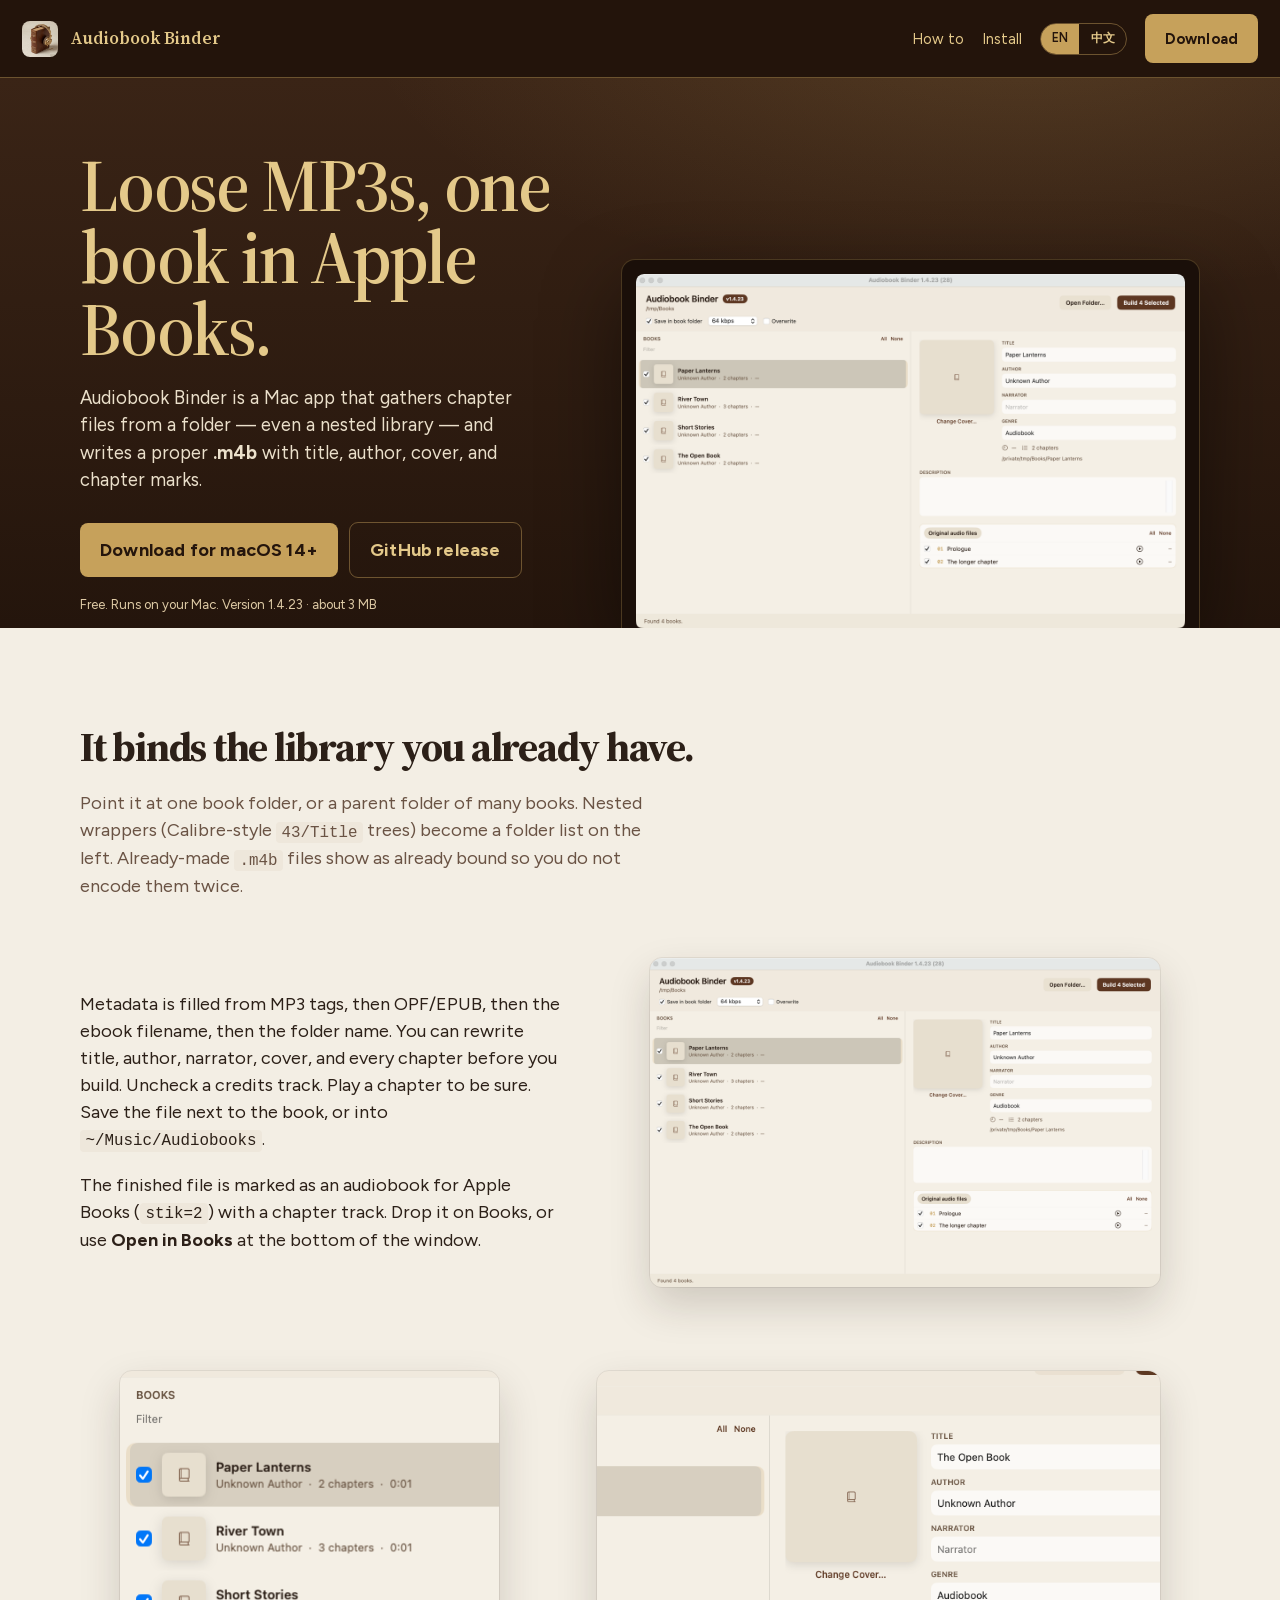
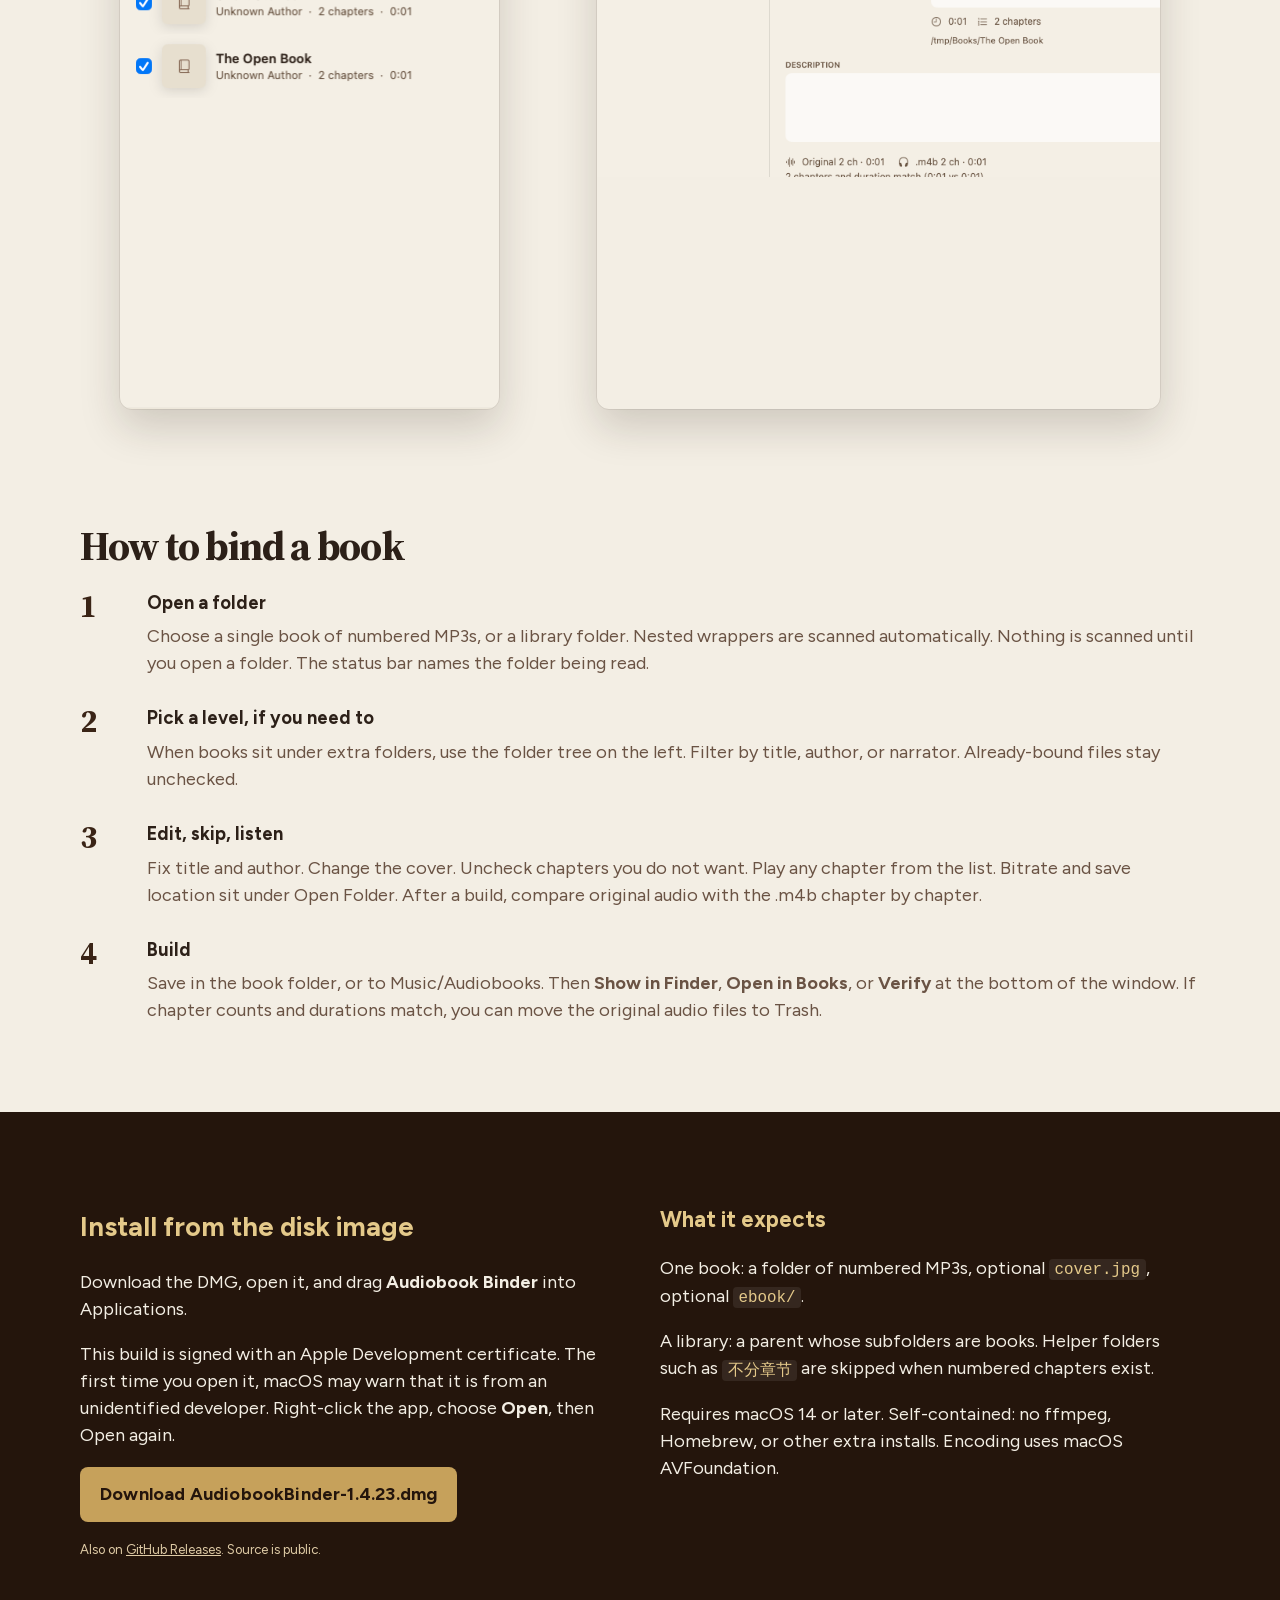
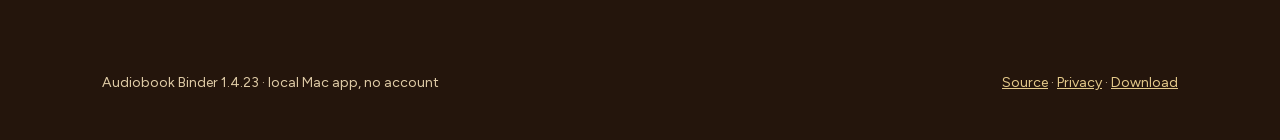
==== commit 296582fe: "Build the Mac App Store app from an Xcode project and publish a privacy policy. Sandbox the app, inc" ====
--- a/site/index.html
+++ b/site/index.html
@@ -360,7 +360,7 @@
 
   <footer class="wrap">
     <span data-i18n="footer.left">Audiobook Binder 1.4.23 · local Mac app, no account</span>
-    <span><a href="https://github.com/aitrail001/m4b" data-i18n="footer.source">Source</a> · <a href="https://github.com/aitrail001/m4b/releases/download/v1.4.23/AudiobookBinder-1.4.23.dmg" data-i18n="nav.download">Download</a></span>
+    <span><a href="https://github.com/aitrail001/m4b" data-i18n="footer.source">Source</a> · <a href="/privacy" data-i18n="footer.privacy">Privacy</a> · <a href="https://github.com/aitrail001/m4b/releases/download/v1.4.23/AudiobookBinder-1.4.23.dmg" data-i18n="nav.download">Download</a></span>
   </footer>
   <script>
     // Public download version. Keep in lockstep with GitHub Releases.
@@ -405,7 +405,8 @@
         "expect.p2": "一个书库：父文件夹下每本书一个子文件夹。已有编号章节时，会跳过 <code>不分章节</code> 这类辅助目录。",
         "expect.p3": "需要 macOS 14 或更高版本。独立运行：不需要 ffmpeg、Homebrew 或其他额外安装。编码使用 macOS AVFoundation。",
         "footer.left": "Audiobook Binder {v} · 本机 Mac 应用，无需账号",
-        "footer.source": "源码"
+        "footer.source": "源码",
+        "footer.privacy": "隐私政策"
       }
     };
 
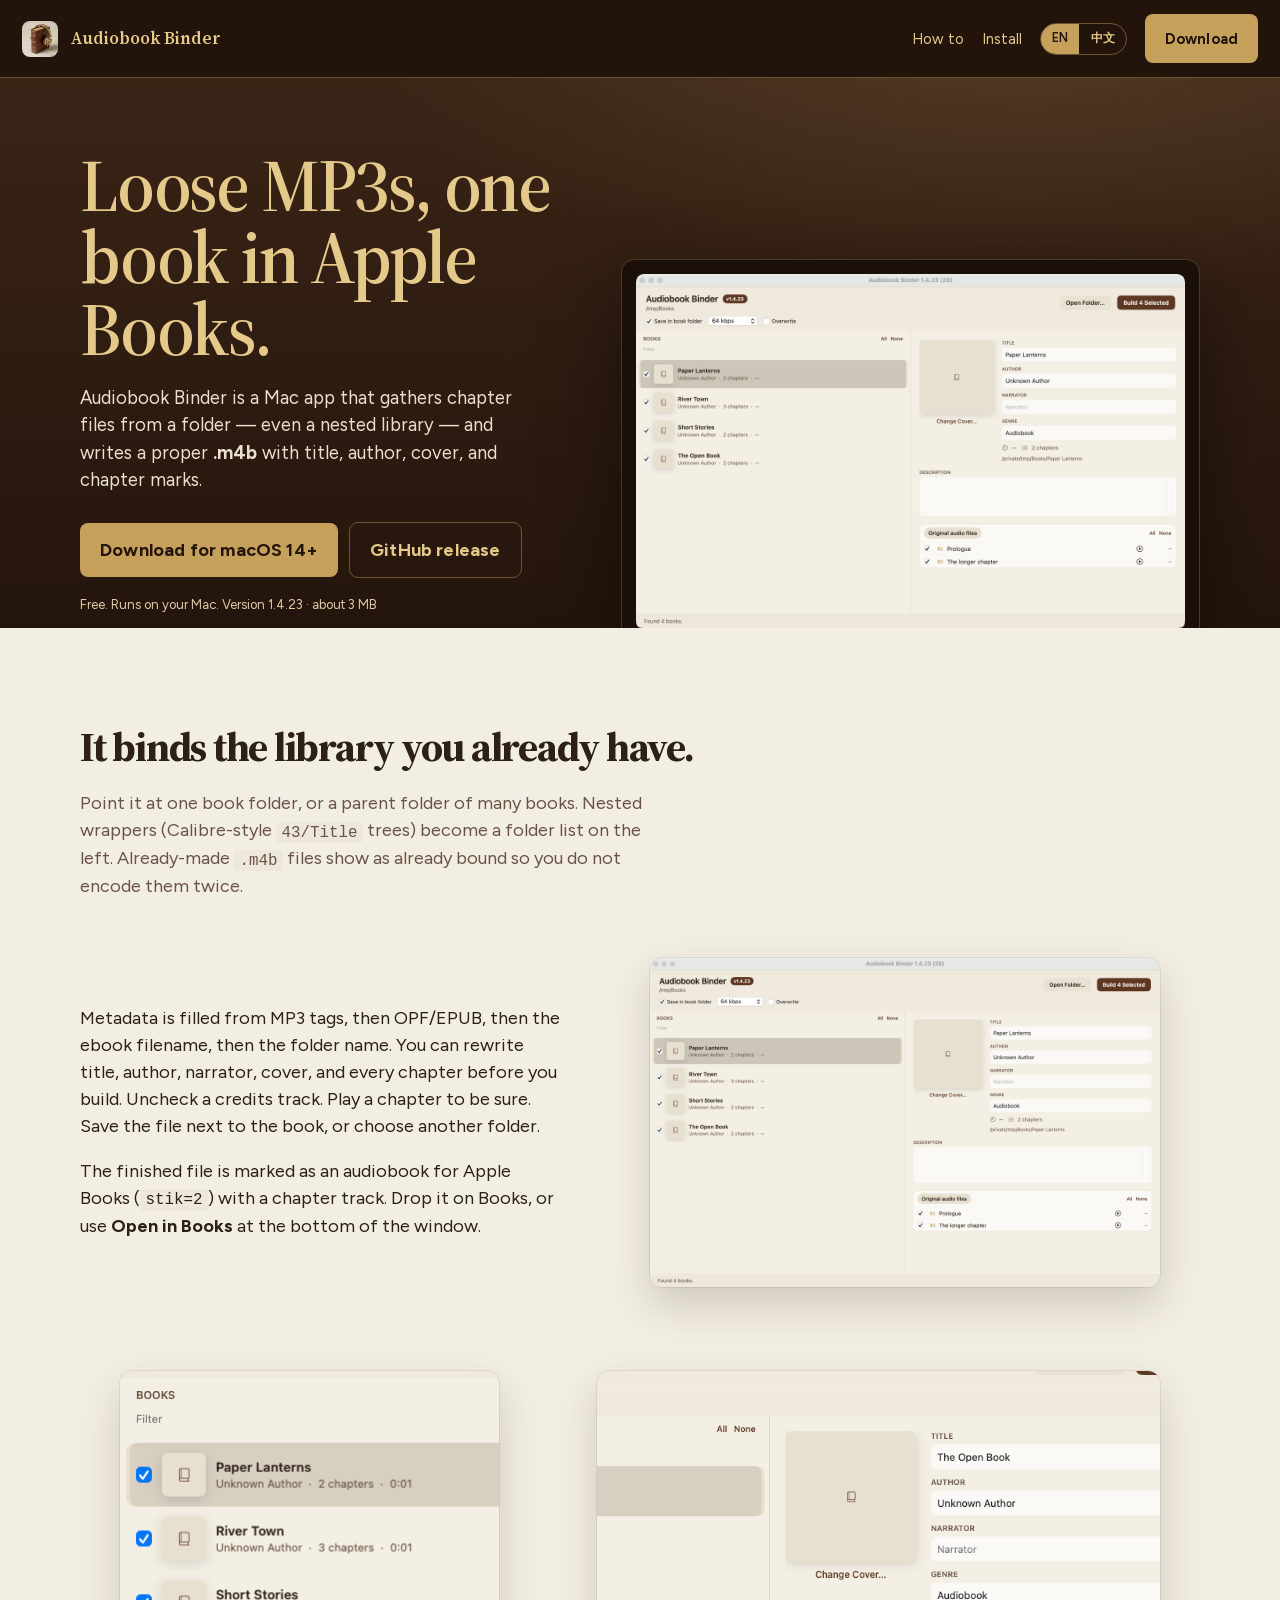
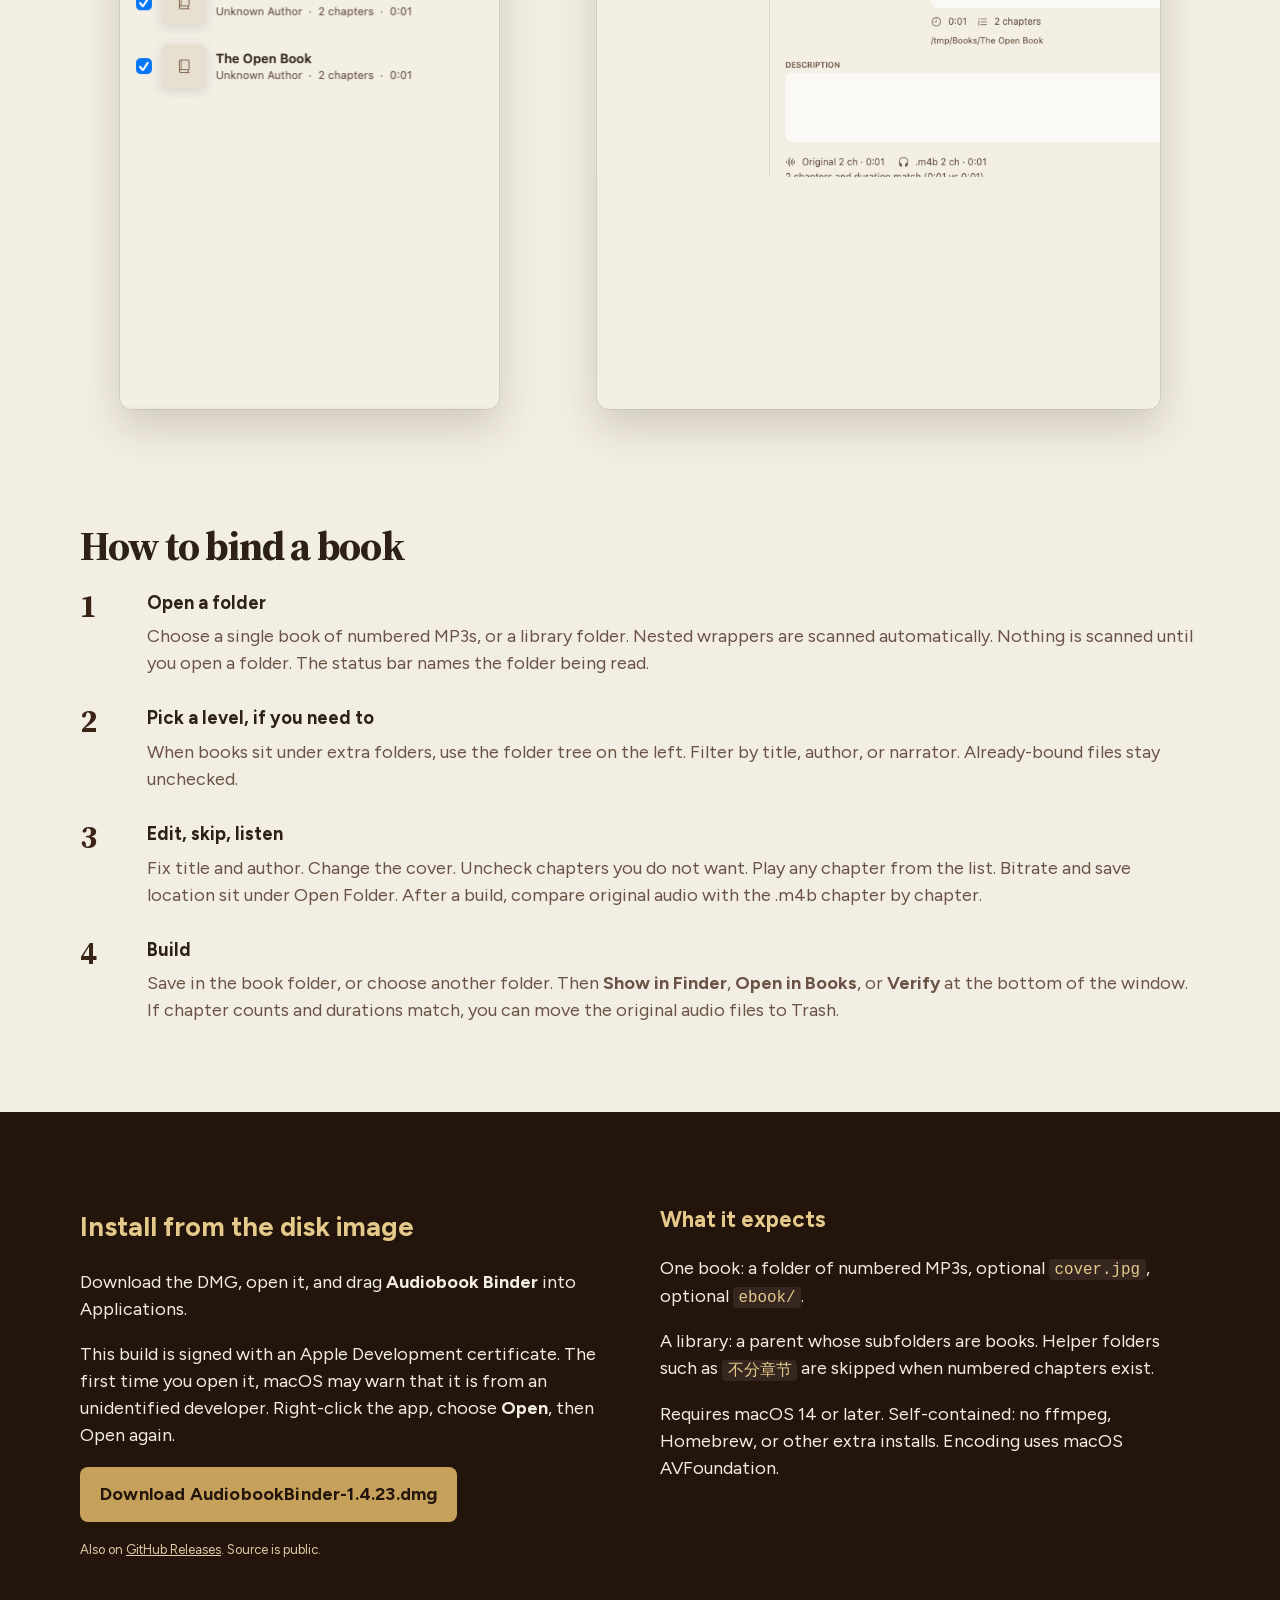
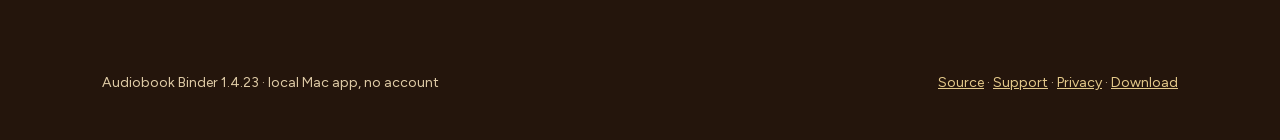
==== commit 6fa72fd8: "Require a chosen save folder instead of the Music folder, and add a support page. App Store review c" ====
--- a/site/index.html
+++ b/site/index.html
@@ -282,7 +282,7 @@
       <p class="intro" data-i18n-html="what.intro">Point it at one book folder, or a parent folder of many books. Nested wrappers (Calibre-style <code>43/Title</code> trees) become a folder list on the left. Already-made <code>.m4b</code> files show as already bound so you do not encode them twice.</p>
       <div class="split">
         <div>
-          <p data-i18n-html="what.p1">Metadata is filled from MP3 tags, then OPF/EPUB, then the ebook filename, then the folder name. You can rewrite title, author, narrator, cover, and every chapter before you build. Uncheck a credits track. Play a chapter to be sure. Save the file next to the book, or into <code>~/Music/Audiobooks</code>.</p>
+          <p data-i18n-html="what.p1">Metadata is filled from MP3 tags, then OPF/EPUB, then the ebook filename, then the folder name. You can rewrite title, author, narrator, cover, and every chapter before you build. Uncheck a credits track. Play a chapter to be sure. Save the file next to the book, or choose another folder.</p>
           <p data-i18n-html="what.p2">The finished file is marked as an audiobook for Apple Books (<code>stik=2</code>) with a chapter track. Drop it on Books, or use <strong>Open in Books</strong> at the bottom of the window.</p>
         </div>
         <figure class="shot">
@@ -331,7 +331,7 @@
           <b>4</b>
           <div>
             <h3 data-i18n="how.4.title">Build</h3>
-            <p data-i18n-html="how.4.body">Save in the book folder, or to Music/Audiobooks. Then <strong>Show in Finder</strong>, <strong>Open in Books</strong>, or <strong>Verify</strong> at the bottom of the window. If chapter counts and durations match, you can move the original audio files to Trash.</p>
+            <p data-i18n-html="how.4.body">Save in the book folder, or choose another folder. Then <strong>Show in Finder</strong>, <strong>Open in Books</strong>, or <strong>Verify</strong> at the bottom of the window. If chapter counts and durations match, you can move the original audio files to Trash.</p>
           </div>
         </li>
       </ol>
@@ -360,7 +360,7 @@
 
   <footer class="wrap">
     <span data-i18n="footer.left">Audiobook Binder 1.4.23 · local Mac app, no account</span>
-    <span><a href="https://github.com/aitrail001/m4b" data-i18n="footer.source">Source</a> · <a href="/privacy" data-i18n="footer.privacy">Privacy</a> · <a href="https://github.com/aitrail001/m4b/releases/download/v1.4.23/AudiobookBinder-1.4.23.dmg" data-i18n="nav.download">Download</a></span>
+    <span><a href="https://github.com/aitrail001/m4b" data-i18n="footer.source">Source</a> · <a href="/support" data-i18n="footer.support">Support</a> · <a href="/privacy" data-i18n="footer.privacy">Privacy</a> · <a href="https://github.com/aitrail001/m4b/releases/download/v1.4.23/AudiobookBinder-1.4.23.dmg" data-i18n="nav.download">Download</a></span>
   </footer>
   <script>
     // Public download version. Keep in lockstep with GitHub Releases.
@@ -382,7 +382,7 @@
         "hero.shot": "Audiobook Binder：书库列表与选中书籍封面",
         "what.title": "你现有的书库，直接拿来装订。",
         "what.intro": "指向一本有编号 MP3 的书文件夹，或包含多本书的父文件夹。嵌套包装目录（如 Calibre 的 <code>43/书名</code>）会显示在左侧文件夹树。已经生成的 <code>.m4b</code> 会标成「已是有声书」，不会重复编码。",
-        "what.p1": "元数据按顺序取自：MP3 标签 → OPF/EPUB → 电子书文件名 → 文件夹名。装订前可改书名、作者、演播、封面和每一章。不想要的片尾可取消勾选，也能试听某一章。成品可保存在书文件夹旁，或写入 <code>~/Music/Audiobooks</code>。",
+        "what.p1": "元数据按顺序取自：MP3 标签 → OPF/EPUB → 电子书文件名 → 文件夹名。装订前可改书名、作者、演播、封面和每一章。不想要的片尾可取消勾选，也能试听某一章。成品可保存在书文件夹旁，或另选一个文件夹。",
         "what.p2": "生成的文件会标成 Apple Books 有声书（<code>stik=2</code>），并带章节轨。拖到图书 App，或用窗口底部的「在图书中打开」。",
         "what.shot": "带封面、勾选框和元数据的书库列表",
         "what.sidebar": "带封面、时长和「已是有声书」标记的书籍列表",
@@ -394,7 +394,7 @@
         "how.3.title": "编辑、跳过、试听",
         "how.3.body": "改书名和作者，换封面，取消不想要的章节，并从列表试听。码率和保存位置在「打开文件夹」下方。生成后可逐章对照原始音频和 .m4b。",
         "how.4.title": "生成",
-        "how.4.body": "保存在书文件夹，或保存到「音乐/Audiobooks」。然后用窗口底部的<strong>在访达中显示</strong>、<strong>在图书中打开</strong>或<strong>校验</strong>。若章节数和时长都一致，可以把原来的音频移到废纸篓。",
+        "how.4.body": "保存在书文件夹，或另选一个文件夹。然后用窗口底部的<strong>在访达中显示</strong>、<strong>在图书中打开</strong>或<strong>校验</strong>。若章节数和时长都一致，可以把原来的音频移到废纸篓。",
         "install.title": "从磁盘映像安装",
         "install.p1": "下载 DMG，打开后把 <strong>Audiobook Binder</strong> 拖进「应用程序」。",
         "install.p2": "当前版本用 Apple Development 证书签名。第一次打开时，macOS 可能提示来自身份不明的开发者。请按住 Control 点按应用，选择<strong>打开</strong>，再确认打开。",
@@ -406,6 +406,7 @@
         "expect.p3": "需要 macOS 14 或更高版本。独立运行：不需要 ffmpeg、Homebrew 或其他额外安装。编码使用 macOS AVFoundation。",
         "footer.left": "Audiobook Binder {v} · 本机 Mac 应用，无需账号",
         "footer.source": "源码",
+        "footer.support": "支持",
         "footer.privacy": "隐私政策"
       }
     };
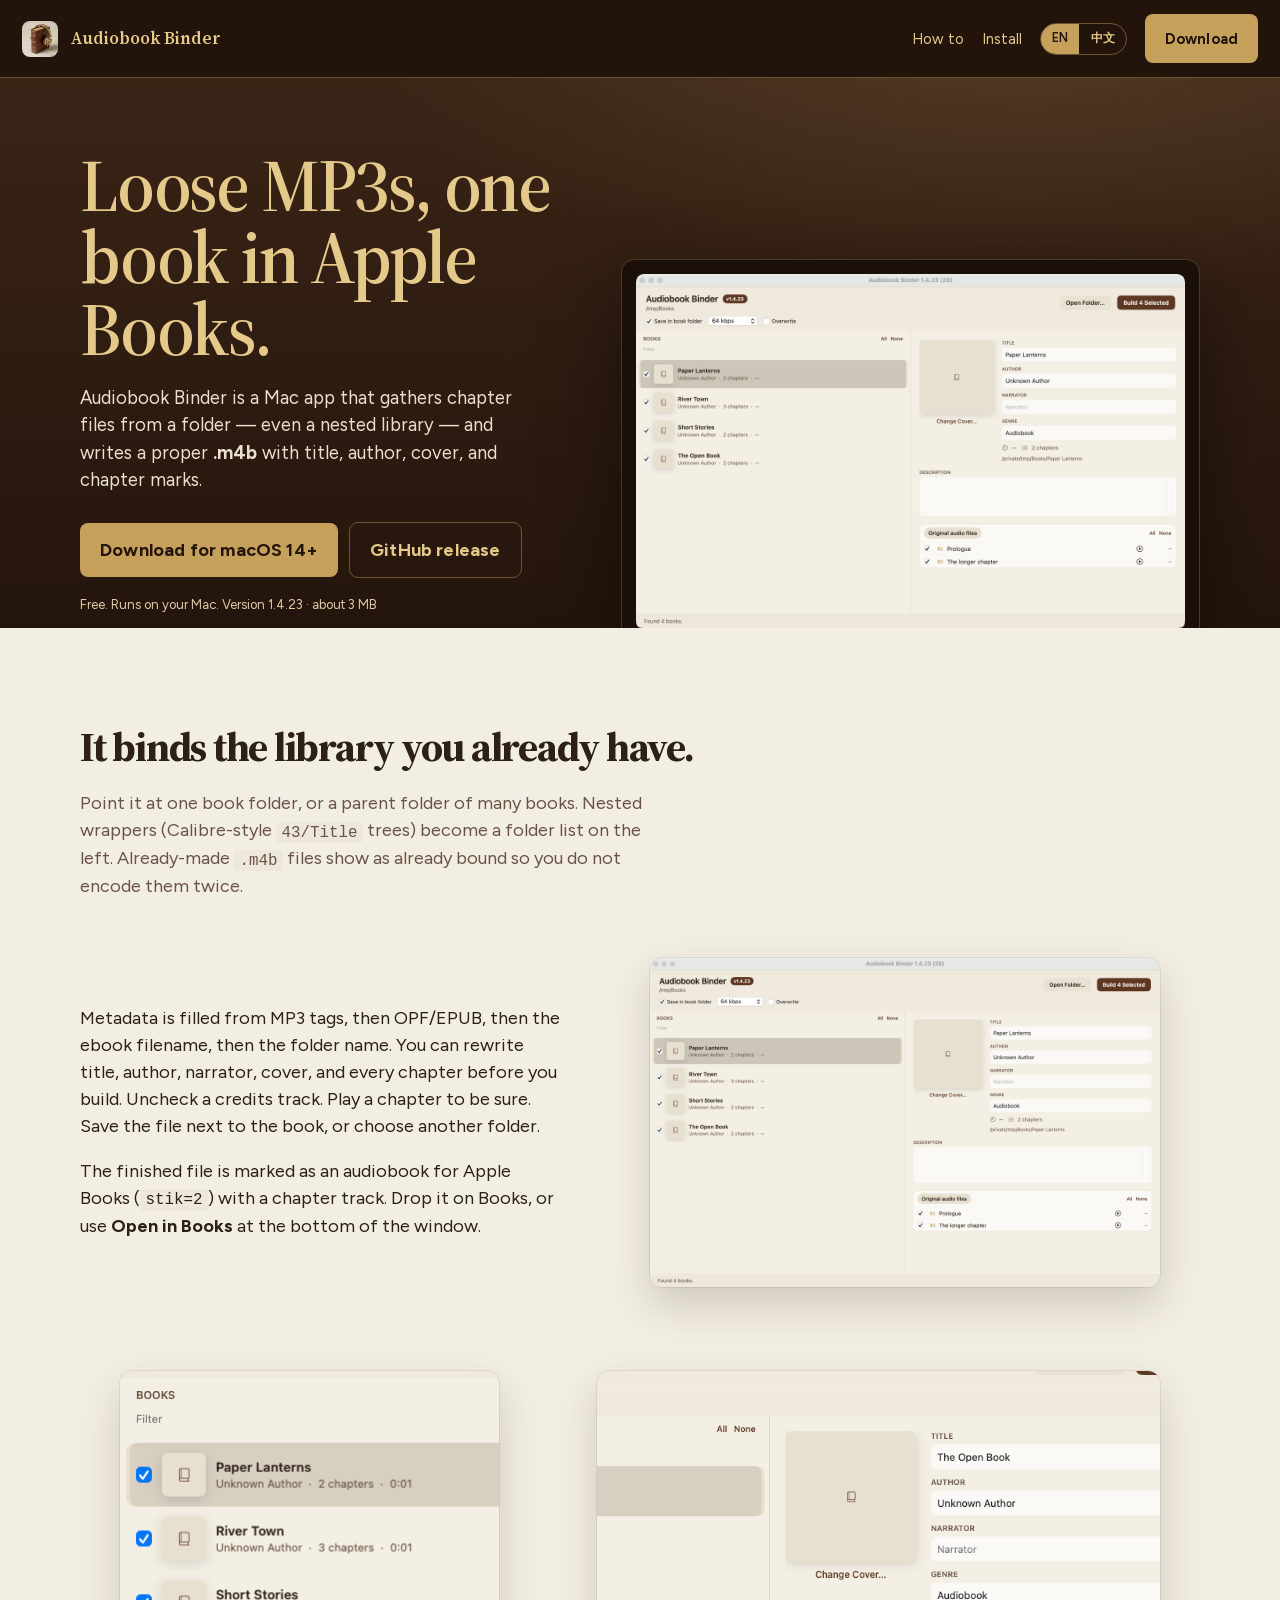
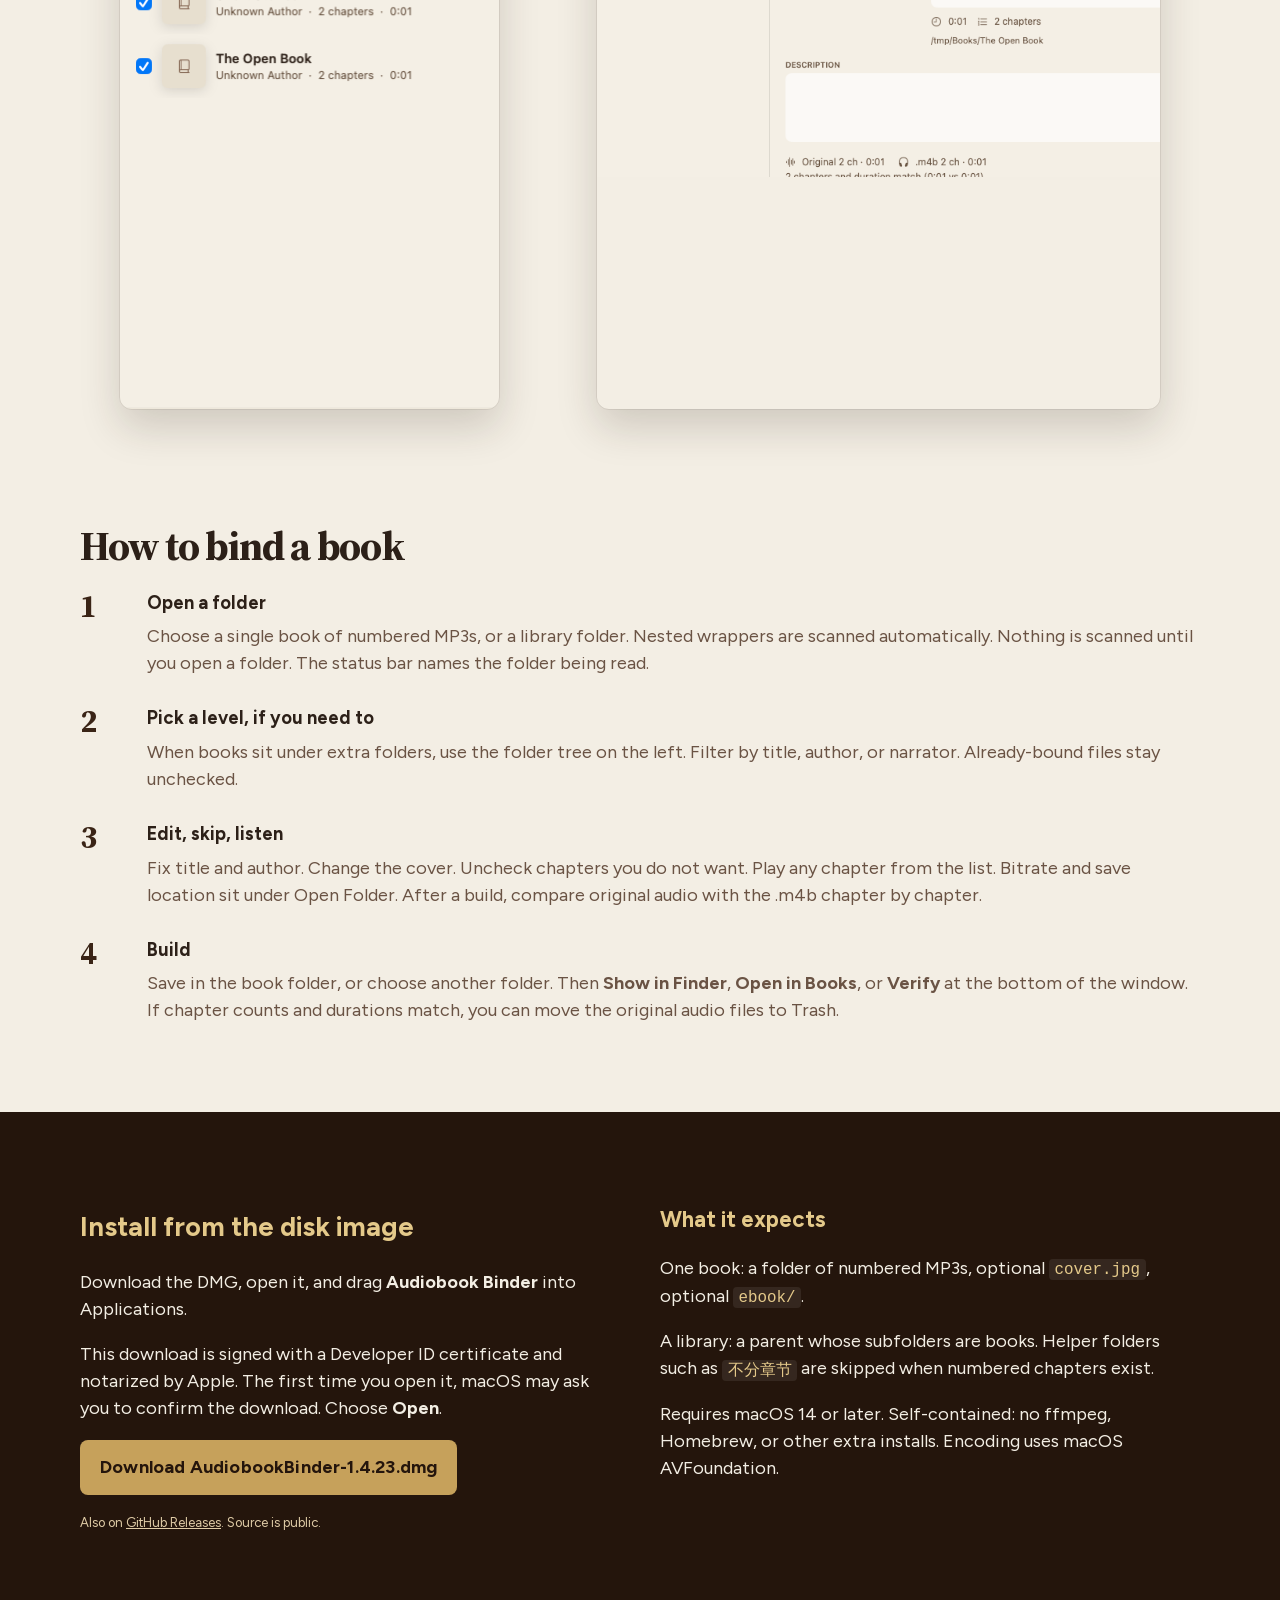
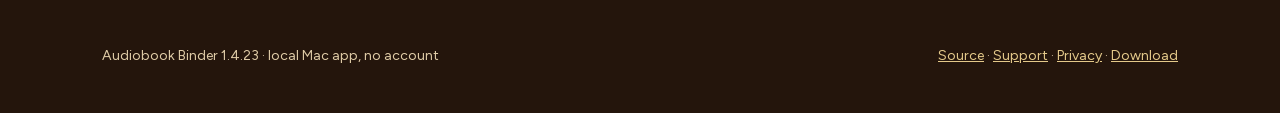
==== commit aca41e9b: "Describe the release download as a notarized Developer ID app. The public DMG is no longer an Apple " ====
--- a/site/index.html
+++ b/site/index.html
@@ -343,7 +343,7 @@
       <div>
         <h2 data-i18n="install.title">Install from the disk image</h2>
         <p data-i18n-html="install.p1">Download the DMG, open it, and drag <strong>Audiobook Binder</strong> into Applications.</p>
-        <p data-i18n-html="install.p2">This build is signed with an Apple Development certificate. The first time you open it, macOS may warn that it is from an unidentified developer. Right-click the app, choose <strong>Open</strong>, then Open again.</p>
+        <p data-i18n-html="install.p2">This download is signed with a Developer ID certificate and notarized by Apple. The first time you open it, macOS may ask you to confirm the download. Choose <strong>Open</strong>.</p>
         <div class="cta">
           <a class="btn" href="https://github.com/aitrail001/m4b/releases/download/v1.4.23/AudiobookBinder-1.4.23.dmg" data-i18n="install.dmg">Download AudiobookBinder-1.4.23.dmg</a>
         </div>
@@ -397,7 +397,7 @@
         "how.4.body": "保存在书文件夹，或另选一个文件夹。然后用窗口底部的<strong>在访达中显示</strong>、<strong>在图书中打开</strong>或<strong>校验</strong>。若章节数和时长都一致，可以把原来的音频移到废纸篓。",
         "install.title": "从磁盘映像安装",
         "install.p1": "下载 DMG，打开后把 <strong>Audiobook Binder</strong> 拖进「应用程序」。",
-        "install.p2": "当前版本用 Apple Development 证书签名。第一次打开时，macOS 可能提示来自身份不明的开发者。请按住 Control 点按应用，选择<strong>打开</strong>，再确认打开。",
+        "install.p2": "这个下载使用 Developer ID 证书签名，并已通过 Apple 公证。第一次打开时，macOS 可能会请你确认下载来源。选择<strong>打开</strong>。",
         "install.dmg": "下载 AudiobookBinder-{v}.dmg",
         "install.fine": "也可在 <a href=\"https://github.com/aitrail001/m4b/releases/latest\">GitHub Releases</a> 下载。源码公开。",
         "expect.title": "它需要什么样的文件夹",
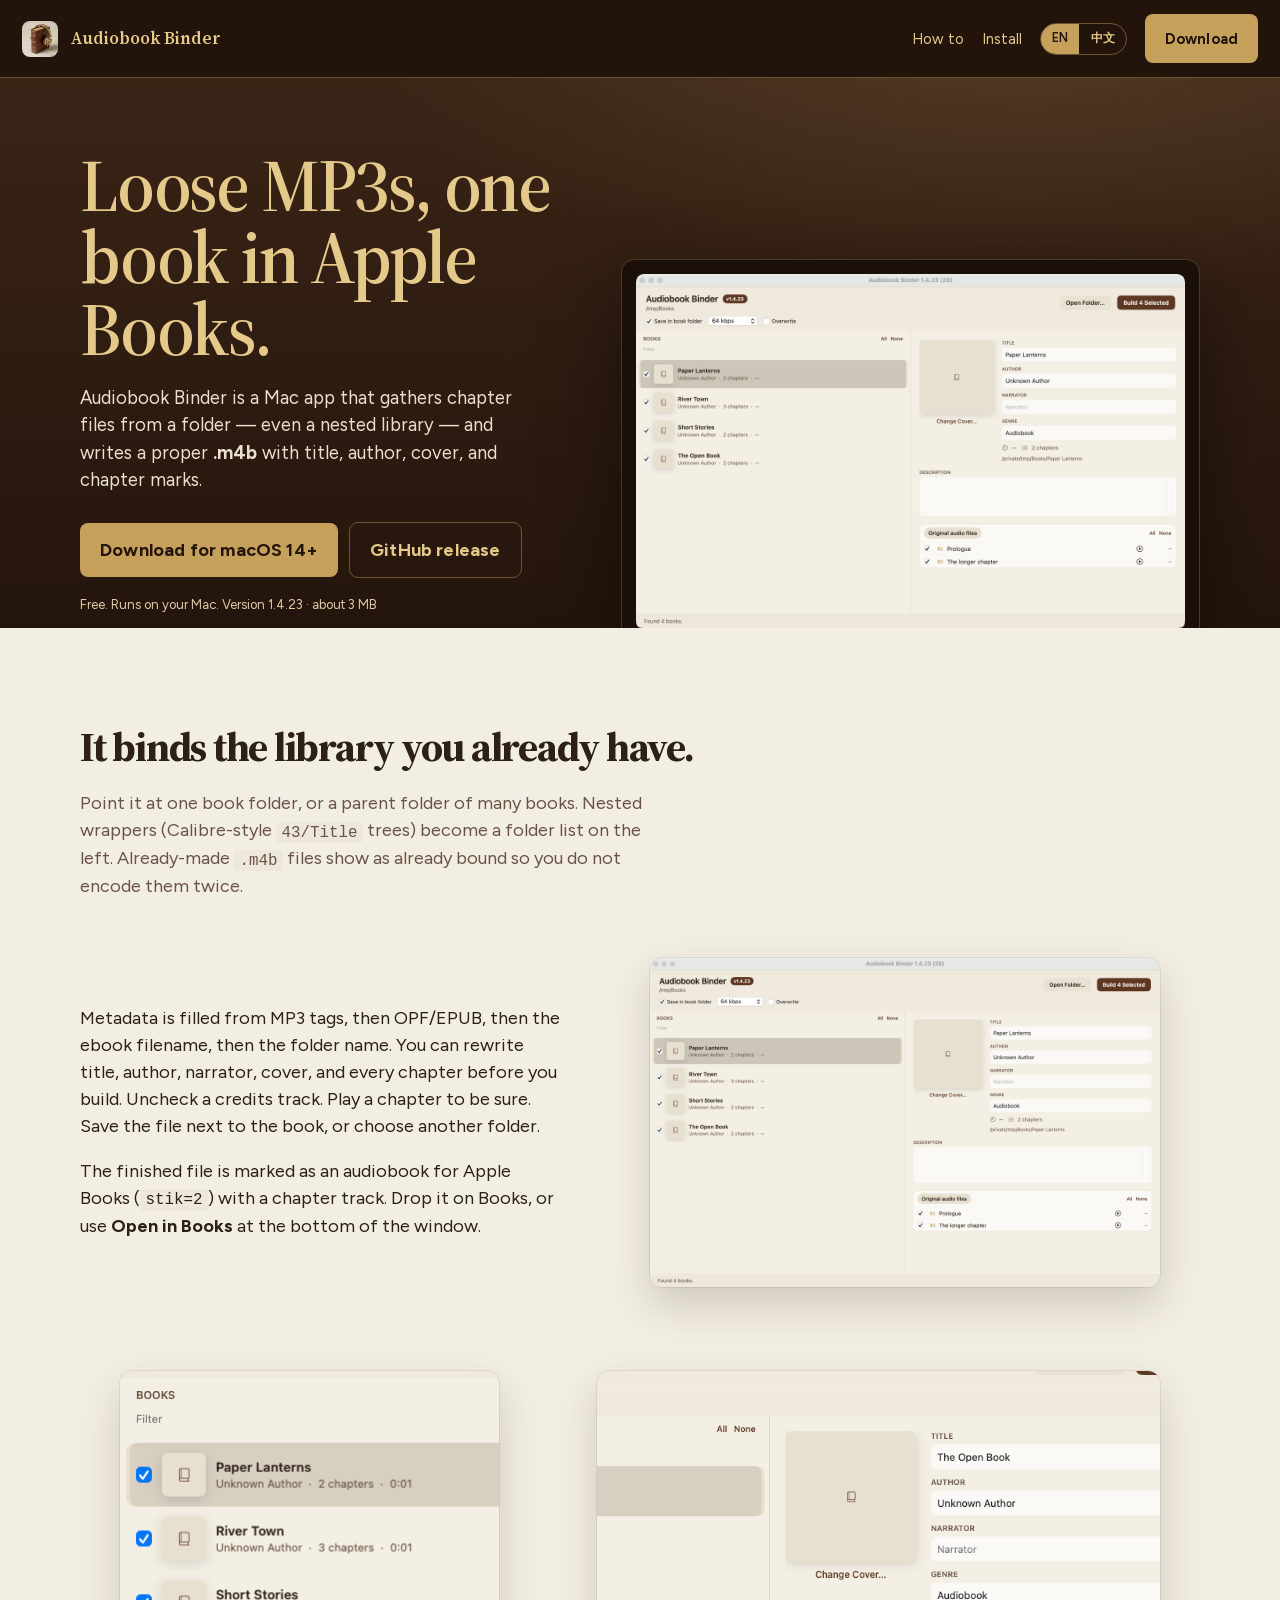
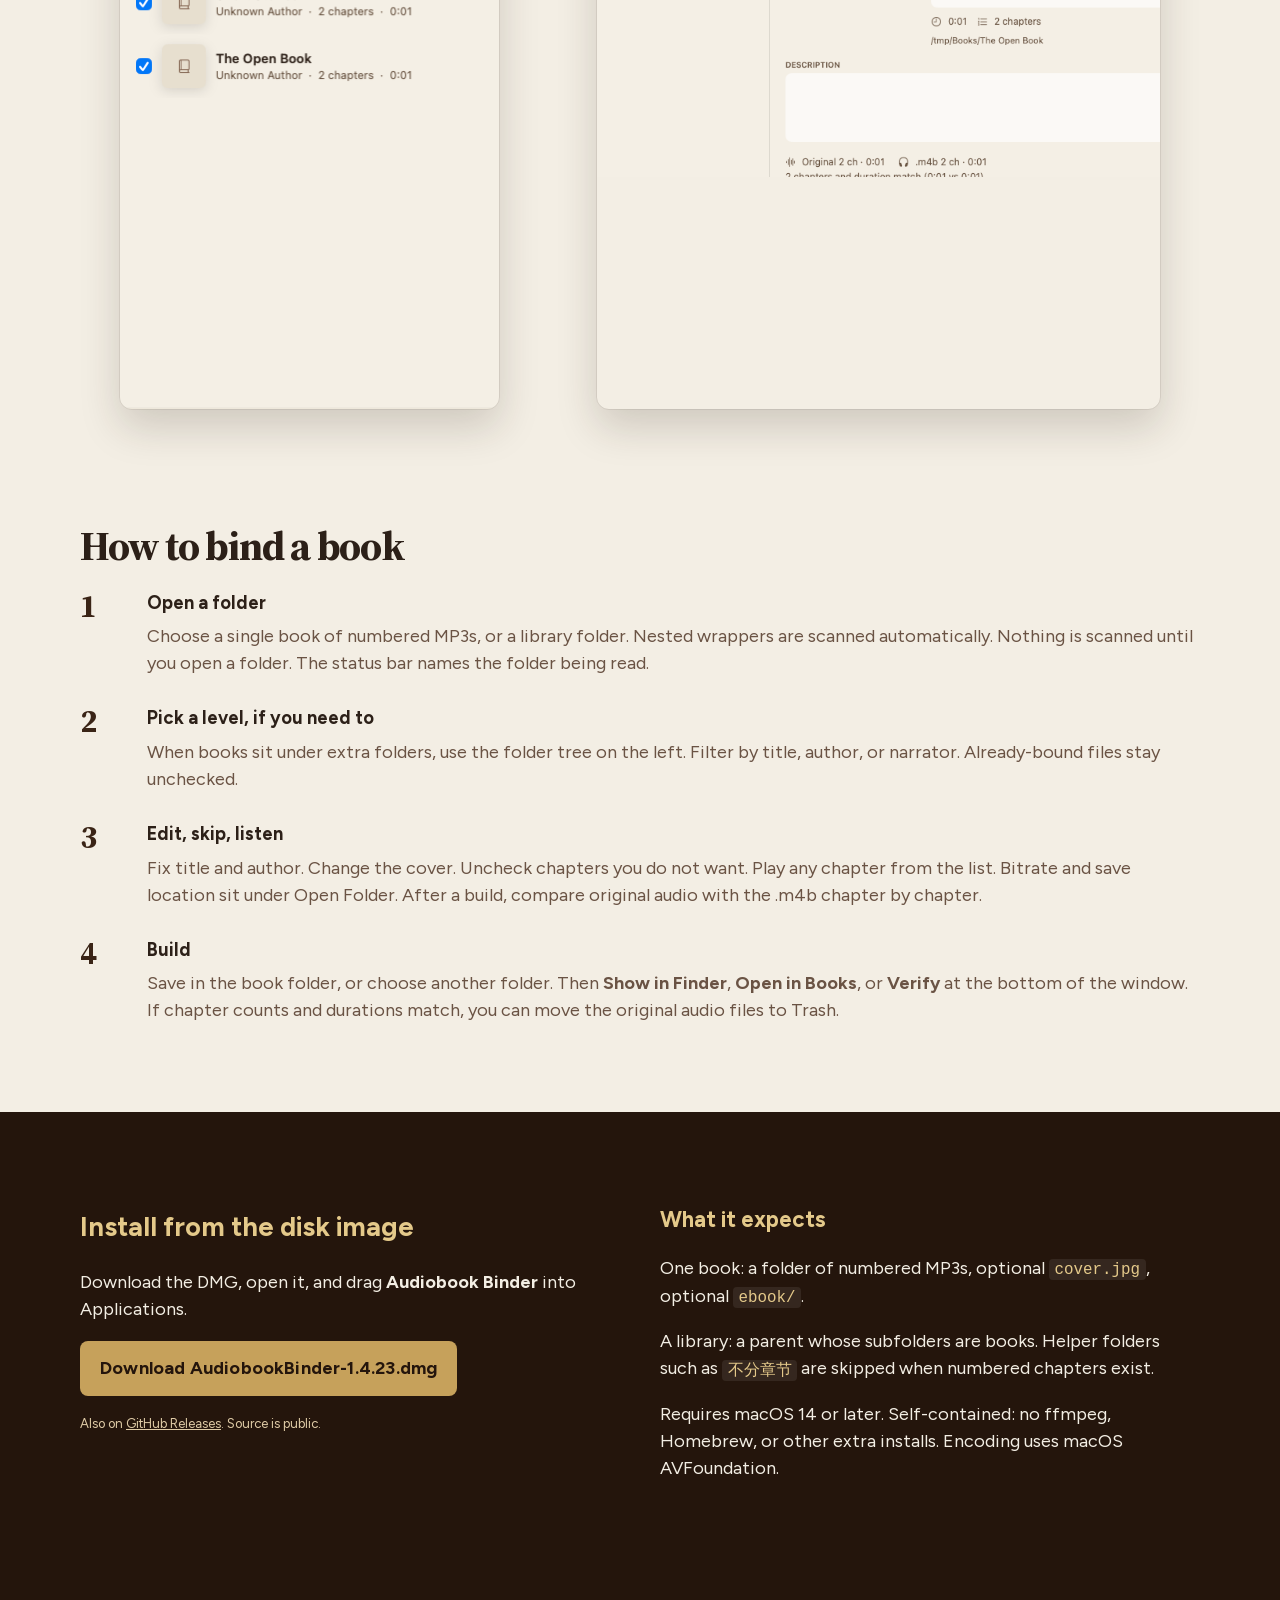
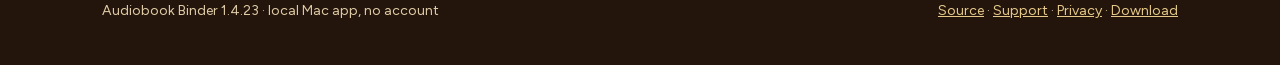
==== commit f563c128: "Match the Xcode bundle ID to the notarized app and simplify install copy. The shipped identifier is " ====
--- a/site/index.html
+++ b/site/index.html
@@ -343,7 +343,6 @@
       <div>
         <h2 data-i18n="install.title">Install from the disk image</h2>
         <p data-i18n-html="install.p1">Download the DMG, open it, and drag <strong>Audiobook Binder</strong> into Applications.</p>
-        <p data-i18n-html="install.p2">This download is signed with a Developer ID certificate and notarized by Apple. The first time you open it, macOS may ask you to confirm the download. Choose <strong>Open</strong>.</p>
         <div class="cta">
           <a class="btn" href="https://github.com/aitrail001/m4b/releases/download/v1.4.23/AudiobookBinder-1.4.23.dmg" data-i18n="install.dmg">Download AudiobookBinder-1.4.23.dmg</a>
         </div>
@@ -397,7 +396,6 @@
         "how.4.body": "保存在书文件夹，或另选一个文件夹。然后用窗口底部的<strong>在访达中显示</strong>、<strong>在图书中打开</strong>或<strong>校验</strong>。若章节数和时长都一致，可以把原来的音频移到废纸篓。",
         "install.title": "从磁盘映像安装",
         "install.p1": "下载 DMG，打开后把 <strong>Audiobook Binder</strong> 拖进「应用程序」。",
-        "install.p2": "这个下载使用 Developer ID 证书签名，并已通过 Apple 公证。第一次打开时，macOS 可能会请你确认下载来源。选择<strong>打开</strong>。",
         "install.dmg": "下载 AudiobookBinder-{v}.dmg",
         "install.fine": "也可在 <a href=\"https://github.com/aitrail001/m4b/releases/latest\">GitHub Releases</a> 下载。源码公开。",
         "expect.title": "它需要什么样的文件夹",
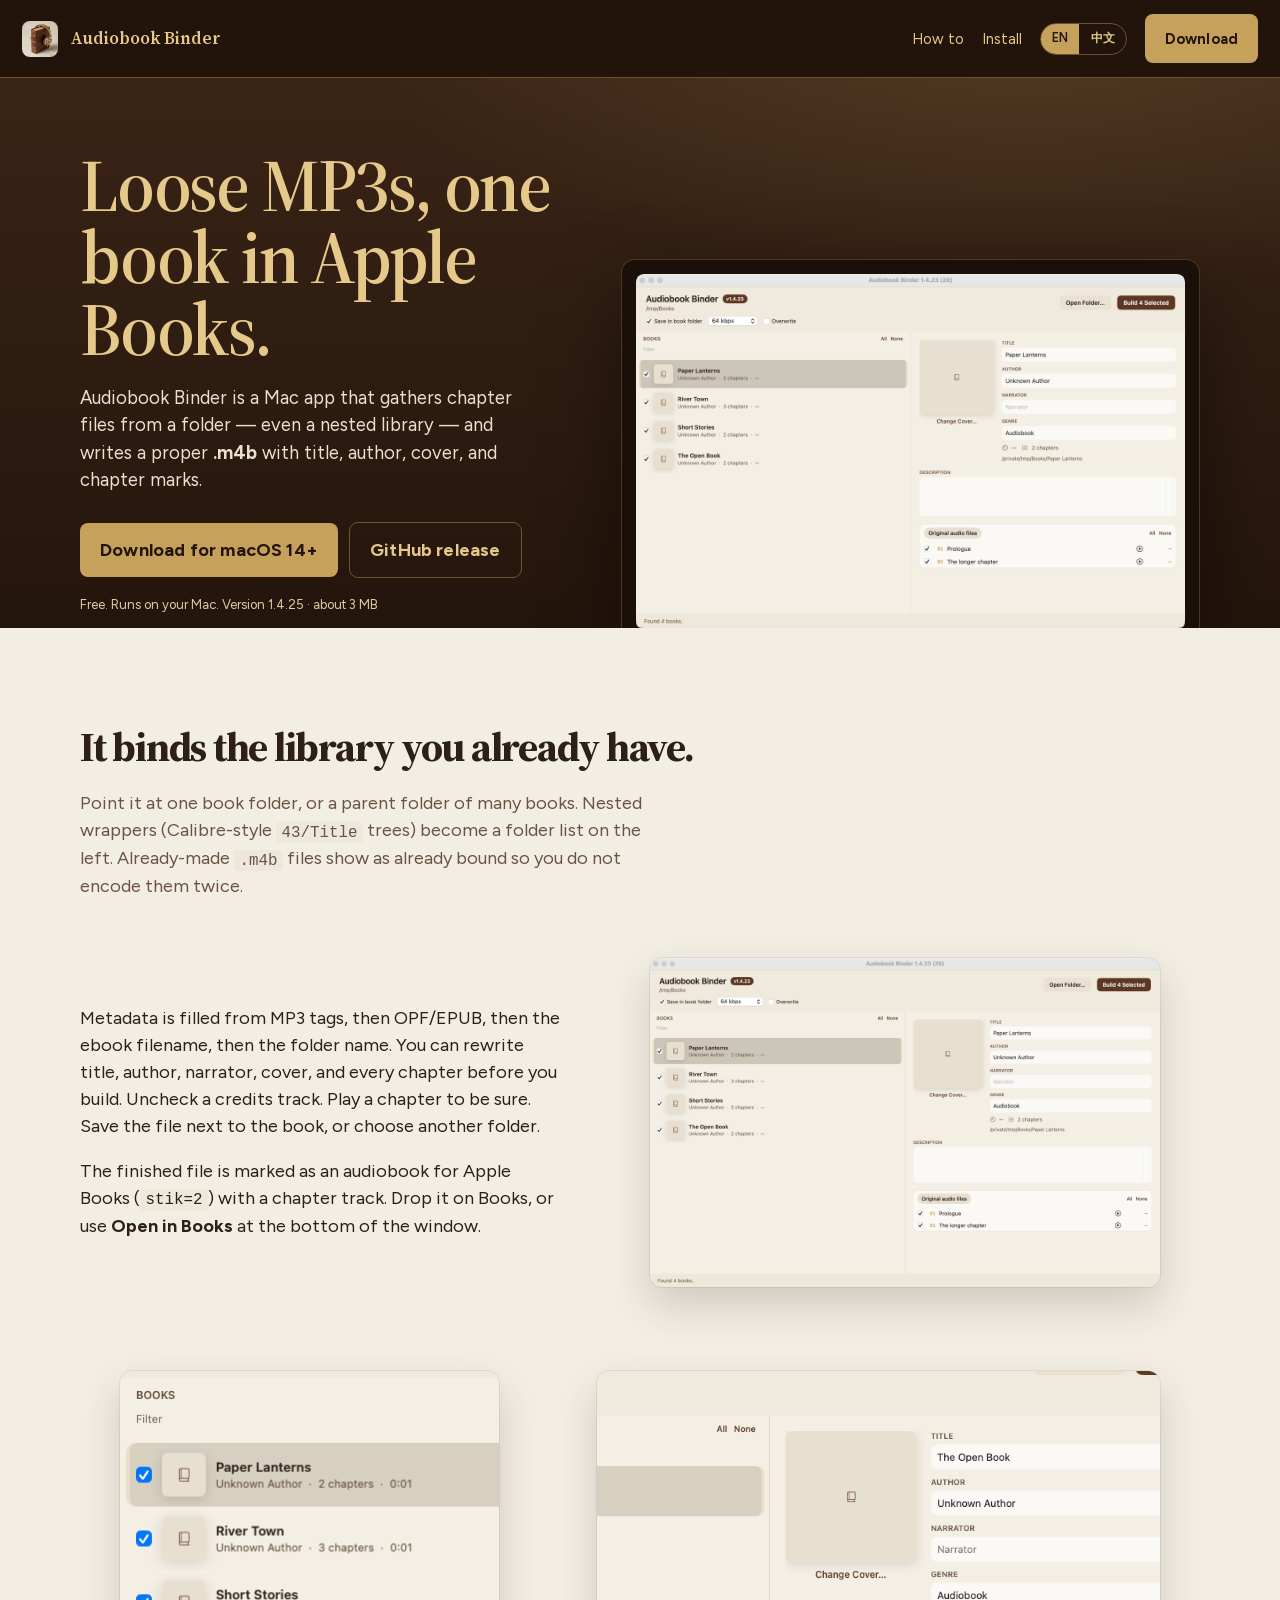
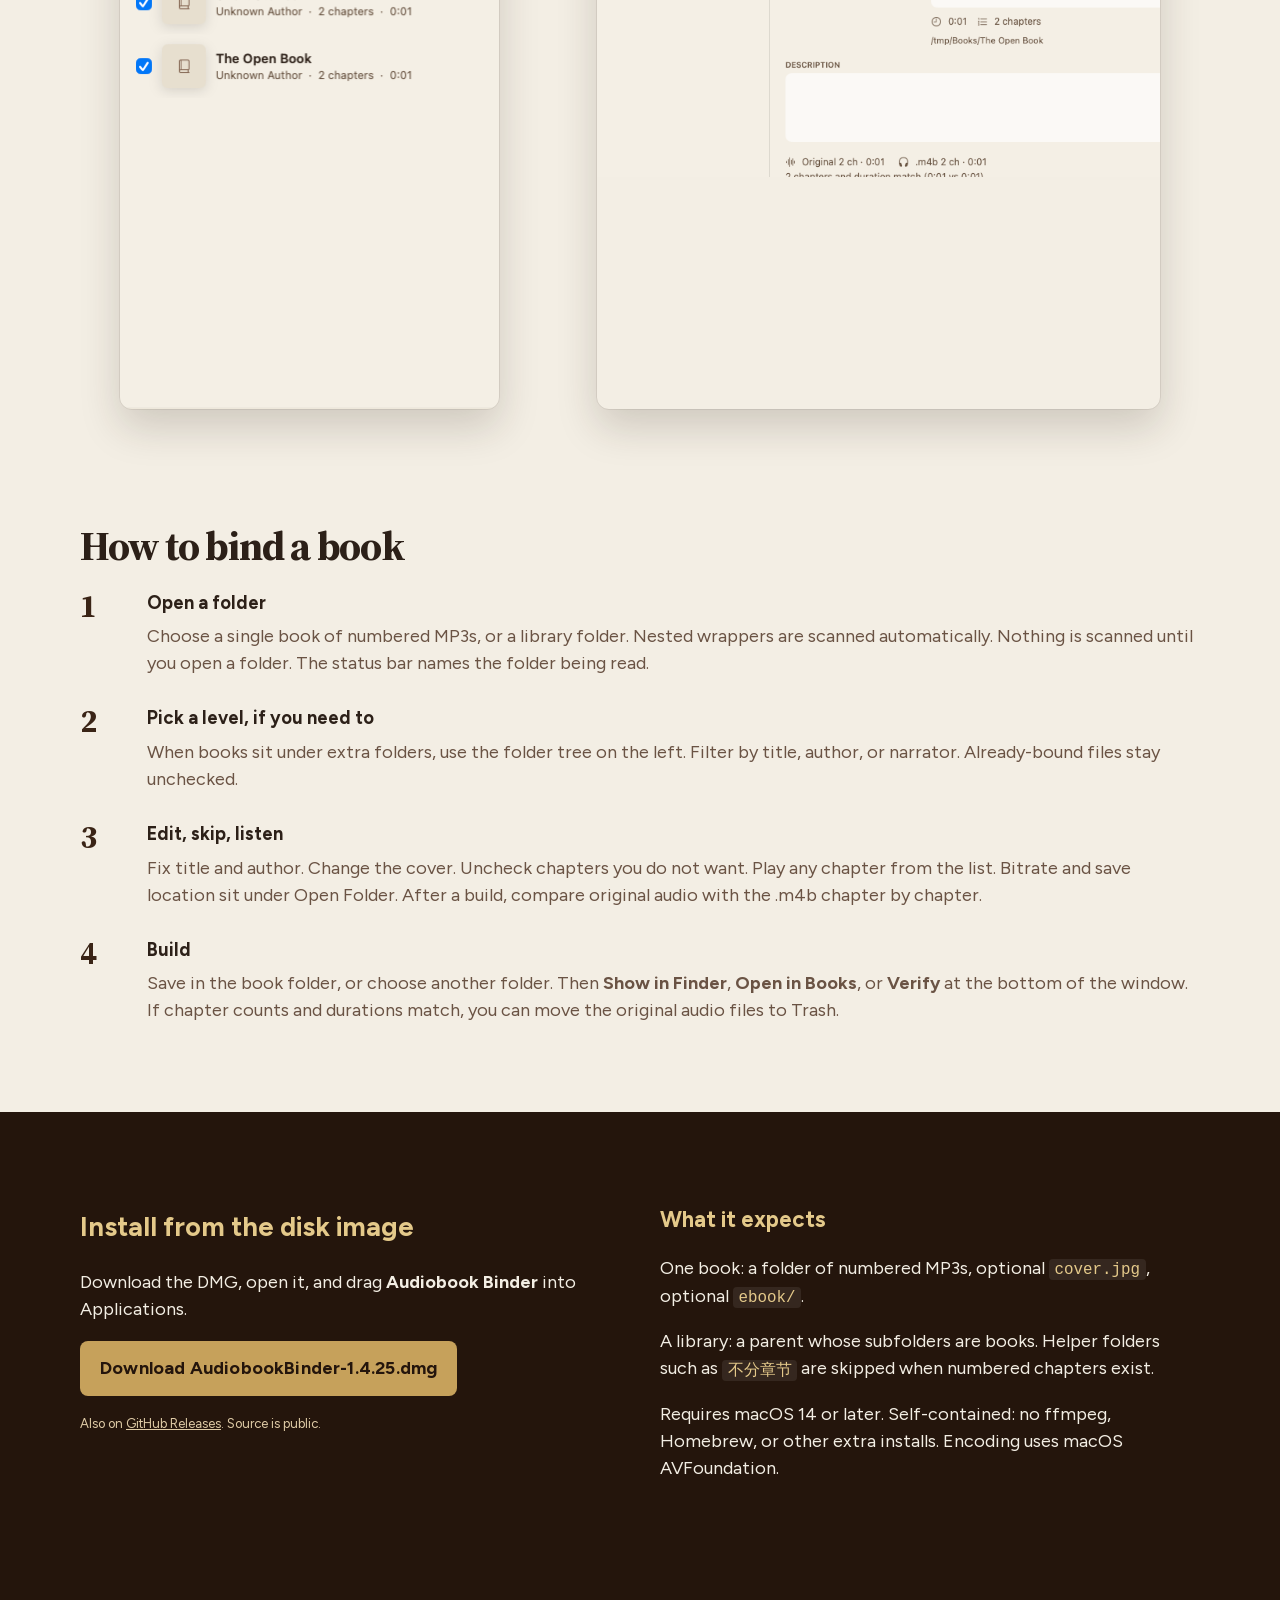
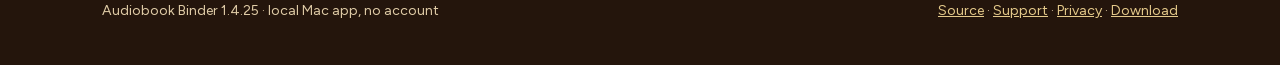
==== commit ca9ec449: "Point the public download at GitHub v1.4.25. Co-authored-by: Cursor <cursoragent@cursor.com>" ====
--- a/site/index.html
+++ b/site/index.html
@@ -252,7 +252,7 @@
         <button type="button" data-lang="en" aria-pressed="true">EN</button>
         <button type="button" data-lang="zh-Hans" aria-pressed="false">中文</button>
       </div>
-      <a class="btn" href="https://github.com/aitrail001/m4b/releases/download/v1.4.23/AudiobookBinder-1.4.23.dmg" data-i18n="nav.download">Download</a>
+      <a class="btn" href="https://github.com/aitrail001/m4b/releases/download/v1.4.25/AudiobookBinder-1.4.25.dmg" data-i18n="nav.download">Download</a>
     </div>
   </nav>
 
@@ -262,10 +262,10 @@
         <h1 data-i18n="hero.title">Loose MP3s, one book in Apple Books.</h1>
         <p class="lede" data-i18n-html="hero.lede">Audiobook Binder is a Mac app that gathers chapter files from a folder — even a nested library — and writes a proper <strong>.m4b</strong> with title, author, cover, and chapter marks.</p>
         <div class="cta">
-          <a class="btn" href="https://github.com/aitrail001/m4b/releases/download/v1.4.23/AudiobookBinder-1.4.23.dmg" data-i18n="hero.download">Download for macOS 14+</a>
+          <a class="btn" href="https://github.com/aitrail001/m4b/releases/download/v1.4.25/AudiobookBinder-1.4.25.dmg" data-i18n="hero.download">Download for macOS 14+</a>
           <a class="btn ghost" href="https://github.com/aitrail001/m4b/releases/latest" data-i18n="hero.github">GitHub release</a>
         </div>
-        <p class="fine" data-i18n-html="hero.fine">Free. Runs on your Mac. Version 1.4.23 · about 3&nbsp;MB</p>
+        <p class="fine" data-i18n-html="hero.fine">Free. Runs on your Mac. Version 1.4.25 · about 3&nbsp;MB</p>
       </div>
       <div class="hero-frame">
         <video autoplay muted loop playsinline poster="media/app-main.png" data-i18n-aria="hero.video">
@@ -344,7 +344,7 @@
         <h2 data-i18n="install.title">Install from the disk image</h2>
         <p data-i18n-html="install.p1">Download the DMG, open it, and drag <strong>Audiobook Binder</strong> into Applications.</p>
         <div class="cta">
-          <a class="btn" href="https://github.com/aitrail001/m4b/releases/download/v1.4.23/AudiobookBinder-1.4.23.dmg" data-i18n="install.dmg">Download AudiobookBinder-1.4.23.dmg</a>
+          <a class="btn" href="https://github.com/aitrail001/m4b/releases/download/v1.4.25/AudiobookBinder-1.4.25.dmg" data-i18n="install.dmg">Download AudiobookBinder-1.4.25.dmg</a>
         </div>
         <p class="fine" data-i18n-html="install.fine">Also on <a href="https://github.com/aitrail001/m4b/releases/latest">GitHub Releases</a>. Source is public.</p>
       </div>
@@ -358,13 +358,13 @@
   </section>
 
   <footer class="wrap">
-    <span data-i18n="footer.left">Audiobook Binder 1.4.23 · local Mac app, no account</span>
-    <span><a href="https://github.com/aitrail001/m4b" data-i18n="footer.source">Source</a> · <a href="/support" data-i18n="footer.support">Support</a> · <a href="/privacy" data-i18n="footer.privacy">Privacy</a> · <a href="https://github.com/aitrail001/m4b/releases/download/v1.4.23/AudiobookBinder-1.4.23.dmg" data-i18n="nav.download">Download</a></span>
+    <span data-i18n="footer.left">Audiobook Binder 1.4.25 · local Mac app, no account</span>
+    <span><a href="https://github.com/aitrail001/m4b" data-i18n="footer.source">Source</a> · <a href="/support" data-i18n="footer.support">Support</a> · <a href="/privacy" data-i18n="footer.privacy">Privacy</a> · <a href="https://github.com/aitrail001/m4b/releases/download/v1.4.25/AudiobookBinder-1.4.25.dmg" data-i18n="nav.download">Download</a></span>
   </footer>
   <script>
     // Public download version. Keep in lockstep with GitHub Releases.
     // Change only on an explicit release. Download hrefs go to GitHub, not Pages.
-    const PUBLIC_VERSION = "1.4.23";
+    const PUBLIC_VERSION = "1.4.25";
     const copy = {
       "zh-Hans": {
         "meta.title": "Audiobook Binder — 把分章 MP3 合成 Apple Books 有声书",
